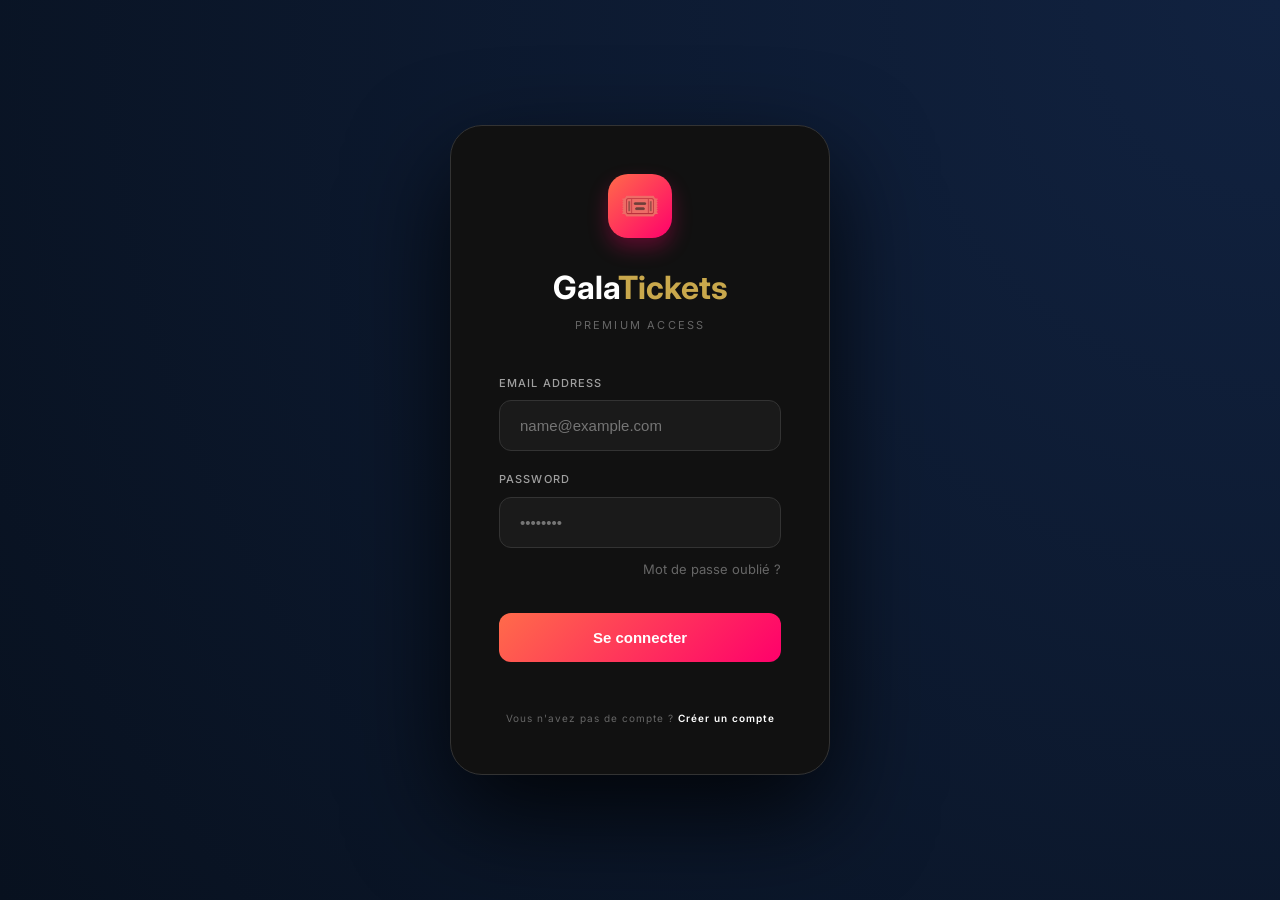
==== direction.html @ c6251482 "Initial commit: Système de gestion GalaTickets avec validation des comptes" ====
<!DOCTYPE html>
<html lang="fr">

<head>
  <meta charset="UTF-8">
  <meta name="viewport" content="width=device-width, initial-scale=1.0">
  <title>GalaTickets — Direction</title>
  <link rel="preconnect" href="https://fonts.googleapis.com">
  <link rel="preconnect" href="https://fonts.gstatic.com" crossorigin>
  <link
    href="https://fonts.googleapis.com/css2?family=Cormorant+Garamond:wght@400;600;700&family=DM+Sans:wght@300;400;500;700&display=swap"
    rel="stylesheet">
  <script src="lib/supabase.js"></script>
  <script src="lib/jspdf.js"></script>
  <script src="lib/xlsx.js"></script>
  <link rel="stylesheet" href="css/style.css">
  <style>
    /* Theme Gold Extras */
    :root {
      --accent: var(--gold);
    }

    .sidebar {
      border-right: 1px solid rgba(201, 168, 76, 0.12);
    }

    .logo-title span {
      color: var(--gold);
    }

    .user-av {
      background: linear-gradient(135deg, var(--gold), var(--gold-light));
    }

    .user-rl {
      color: var(--gold);
    }

    .nav-item.active {
      background: var(--gold-pale);
      color: var(--gold-light);
      border: 1px solid rgba(201, 168, 76, 0.2);
    }

    .stat-value.gold {
      color: var(--gold-light);
    }

    .stat-value.green {
      color: var(--green);
    }

    .stat-value.red {
      color: var(--orange);
    }

    .type-bar-fill {
      background: var(--gold);
    }

    /* Modal specific */
    .modal {
      border: 1px solid rgba(201, 168, 76, 0.2);
    }
  </style>
</head>

<body>

  <aside class="sidebar"
    style="background: var(--bg-pure); border-right: 1px solid var(--border-gray); width: 280px; z-index: 200;">
    <div class="sidebar-logo" style="padding: 40px 24px; position: relative;">
      <div class="logo-title" style="font-size: 26px; font-weight: 900; letter-spacing: -0.05em;">Gala<span
          style="color: grey; opacity: 0.5;">Tickets</span></div>
      <div class="logo-sub" style="font-size: 11px; opacity: 0.4; letter-spacing: 0.1em;">ADMIN CONSOLE</div>
      <button onclick="toggleSidebar()"
        style="position: absolute; right: 12px; top: 32px; background: none; border: none; font-size: 20px; color: var(--text-muted); cursor: pointer;">
        ◀
      </button>
    </div>

    <div class="sidebar-user" style="padding: 0 24px 32px;">
      <div
        style="background: var(--bg-card-light); padding: 16px; border-radius: 20px; border: 1px solid var(--border-gray); display: flex; align-items: center; gap: 12px; width: 100%;">
        <div class="user-avatar" id="userInitials"
          style="width: 44px; height: 44px; border-radius: 12px; background: var(--accent-glow); color: white; border: none; font-size: 14px; font-weight: 800;">
          AD</div>
        <div class="user-info">
          <div class="user-name" id="userName" style="font-size: 14px; font-weight: 700;">Administrateur</div>
          <div class="user-role" style="font-size: 10px; opacity: 0.5; color: var(--accent-amber);">SUPER ADMIN</div>
        </div>
      </div>
    </div>

    <div
      style="padding: 0 24px 8px; font-size: 10px; font-weight: 800; color: var(--text-muted); opacity: 0.5; text-transform: uppercase; letter-spacing: 0.1em;">
      Principal</div>
    <nav class="nav" style="padding: 0 16px 24px;">
      <button class="nav-item active" onclick="showView('dashboard', this)" style="margin-bottom: 4px;">
        <span class="nav-icon">📊</span> Dashboard
      </button>
      <button class="nav-item" onclick="showView('tickets', this)" style="margin-bottom: 4px;">
        <span class="nav-icon">🎟️</span> Tickets
      </button>
      <button class="nav-item" onclick="showView('placement', this)" style="margin-bottom: 4px;">
        <span class="nav-icon">🪑</span> Placement
      </button>
    </nav>

    <div
      style="padding: 0 24px 8px; font-size: 10px; font-weight: 800; color: var(--text-muted); opacity: 0.5; text-transform: uppercase; letter-spacing: 0.1em;">
      Gestion</div>
    <nav class="nav" style="padding: 0 16px 24px;">
      <div class="nav-item" onclick="showView('retraits', this)">📦 Historique Retraits</div>
      <div class="nav-item" onclick="showView('exports', this)">📊 Exports & Rapports</div>
    </nav>

    <div class="sidebar-bottom" style="padding: 24px 16px;">
      <button class="btn-logout" onclick="logout()"
        style="background: var(--bg-card-light); border: 1px solid var(--border-gray); color: var(--text-muted); border-radius: 16px; width: 100%; height: 44px; display: flex; align-items: center; justify-content: center; gap: 10px; cursor: pointer;">
        <span>🚪</span> Déconnexion
      </button>
    </div>
  </aside>

  <button class="sidebar-toggle" onclick="toggleSidebar()">
    <span>☰</span>
  </button>

  <main class="main-content">

    <!-- DASHBOARD -->
    <div class="view active" id="view-dashboard">
      <div class="page-header" style="margin-bottom: 40px;">
        <h1 class="page-title">Administration</h1>
        <p class="page-sub" id="date-label">...</p>
      </div>

      <div class="stats-grid"
        style="display: grid; grid-template-columns: repeat(4, 1fr); gap: 16px; margin-bottom: 40px;">
        <div class="stat-card">
          <div class="stat-label">Tickets Vendus</div>
          <div class="stat-value" id="s-total" style="font-size: 28px;">—</div>
          <div class="stat-sub">Volume total</div>
        </div>
        <div class="stat-card">
          <div class="stat-label">Recettes Brut</div>
          <div class="stat-value" id="s-recette" style="color: var(--accent-green); font-size: 28px;">—</div>
          <div class="stat-sub">Encaissements</div>
        </div>
        <div class="stat-card">
          <div class="stat-label">Tickets Soldés</div>
          <div class="stat-value" id="s-soldes" style="color: var(--accent-blue); font-size: 28px;">—</div>
          <div class="stat-sub">Paiements complets</div>
        </div>
        <div class="stat-card">
          <div class="stat-label">Créances</div>
          <div class="stat-value" id="s-reste" style="color: var(--accent-glow); font-size: 28px;">—</div>
          <div class="stat-sub">Reste à percevoir</div>
        </div>
      </div>

      <div style="margin-bottom: 24px;">
        <h2 style="font-size: 20px; font-weight: 700;">Ventes par catégorie</h2>
      </div>
      <div class="types-grid" id="types-grid"
        style="display: grid; grid-template-columns: repeat(3, 1fr); gap: 20px; margin-bottom: 40px;"></div>

      <div style="margin-bottom: 24px;">
        <h2 style="font-size: 20px; font-weight: 700;">Performance Vendeurs</h2>
      </div>
      <div class="table-wrap"
        style="background: var(--bg-card); border-radius: 24px; border: 1px solid var(--border-gray); overflow: hidden;">
        <table style="width: 100%; border-collapse: collapse;">
          <thead>
            <tr style="background: var(--bg-card-light);">
              <th
                style="padding: 16px; text-align: left; font-size: 11px; color: var(--text-muted); text-transform: uppercase;">
                #</th>
              <th
                style="padding: 16px; text-align: left; font-size: 11px; color: var(--text-muted); text-transform: uppercase;">
                Vendeur</th>
              <th
                style="padding: 16px; text-align: left; font-size: 11px; color: var(--text-muted); text-transform: uppercase;">
                Vendus</th>
              <th
                style="padding: 16px; text-align: left; font-size: 11px; color: var(--text-muted); text-transform: uppercase;">
                Acheteurs</th>
              <th
                style="padding: 16px; text-align: left; font-size: 11px; color: var(--text-muted); text-transform: uppercase;">
                Versé</th>
              <th
                style="padding: 16px; text-align: left; font-size: 11px; color: var(--text-muted); text-transform: uppercase;">
                Action</th>
            </tr>
          </thead>
          <tbody id="tbody-classement"></tbody>
        </table>
      </div>
    </div>

    <!-- TICKETS -->
    <div class="view" id="view-tickets">
      <div class="page-header" style="margin-bottom: 32px;">
        <h1 class="page-title">Tous les tickets</h1>
        <p class="page-sub">Contrôle global des ventes et des paiements.</p>
      </div>

      <div class="table-wrap"
        style="background: var(--bg-card); border-radius: 24px; border: 1px solid var(--border-gray); overflow: hidden;">
        <div class="table-head"
          style="padding: 24px; display: flex; justify-content: space-between; align-items: center; border-bottom: 1px solid var(--border-gray);">
          <div style="font-weight: 700;">Base de données tickets</div>
          <div class="table-actions" style="display: flex; gap: 10px;">
            <select class="search-box" id="filter-type" onchange="filtrerTickets()"
              style="background: var(--bg-card-light); border: 1px solid var(--border-gray); color: white; padding: 8px 12px; border-radius: 12px; font-size: 12px;">
              <option value="">Tous types</option>
              <option value="gold">Gold</option>
              <option value="platinum">Platinum</option>
              <option value="diamond">Diamond</option>
              <option value="royal">Royal</option>
              <option value="standard">Standard</option>
              <option value="vip">VIP</option>
            </select>
            <select class="search-box" id="filter-statut" onchange="filtrerTickets()"
              style="background: var(--bg-card-light); border: 1px solid var(--border-gray); color: white; padding: 8px 12px; border-radius: 12px; font-size: 12px;">
              <option value="">Tous statuts</option>
              <option value="solde">Soldés</option>
              <option value="partiel">Partiels</option>
            </select>
            <input class="search-box" id="filter-search" placeholder="🔍 Nom, N°..." oninput="filtrerTickets()"
              style="background: var(--bg-card-light); border: 1px solid var(--border-gray); color: white; padding: 8px 16px; border-radius: 12px; font-size: 13px; width: 200px;">
          </div>
        </div>
        <table style="width: 100%; border-collapse: collapse;">
          <thead>
            <tr style="background: var(--bg-card-light);">
              <th onclick="trierTickets('numero')"
                style="cursor: pointer; padding: 16px; text-align: left; font-size: 11px; color: var(--text-muted); text-transform: uppercase;">
                N° ⇅</th>
              <th onclick="trierTickets('acheteur_nom')"
                style="cursor: pointer; padding: 16px; text-align: left; font-size: 11px; color: var(--text-muted); text-transform: uppercase;">
                Acheteur ⇅</th>
              <th onclick="trierTickets('type')"
                style="cursor: pointer; padding: 16px; text-align: left; font-size: 11px; color: var(--text-muted); text-transform: uppercase;">
                Type ⇅</th>
              <th onclick="trierTickets('montant_paye')"
                style="cursor: pointer; padding: 16px; text-align: left; font-size: 11px; color: var(--text-muted); text-transform: uppercase;">
                Paiement ⇅</th>
              <th onclick="trierTickets('statut')"
                style="cursor: pointer; padding: 16px; text-align: left; font-size: 11px; color: var(--text-muted); text-transform: uppercase;">
                Statut ⇅</th>
              <th onclick="trierTickets('vendeur')"
                style="cursor: pointer; padding: 16px; text-align: left; font-size: 11px; color: var(--text-muted); text-transform: uppercase;">
                Vendeur ⇅</th>
              <th onclick="trierTickets('created_at')"
                style="cursor: pointer; padding: 16px; text-align: left; font-size: 11px; color: var(--text-muted); text-transform: uppercase;">
                Date ⇅</th>
              <th
                style="padding: 16px; text-align: left; font-size: 11px; color: var(--text-muted); text-transform: uppercase;">
              </th>
            </tr>
          </thead>
          <tbody id="tbody-tickets"></tbody>
        </table>
      </div>
    </div>

    <!-- PLACEMENT -->
    <div class="view" id="view-placement">
      <div class="page-header"
        style="margin-bottom: 32px; display: flex; justify-content: space-between; align-items: center;">
        <div>
          <h1 class="page-title">Plan de placement</h1>
          <p class="page-sub">Ordre chronologique des ventes validées.</p>
        </div>
        <div style="display: flex; gap: 8px;">
          <button class="btn btn-secondary" onclick="exportPlacementExcel()">📊 Excel</button>
          <button class="btn btn-primary" onclick="exportPlacementPDF()">📄 PDF</button>
        </div>
      </div>
      <div class="table-wrap"
        style="background: var(--bg-card); border-radius: 24px; border: 1px solid var(--border-gray); overflow: hidden;">
        <table style="width: 100%; border-collapse: collapse;">
          <thead>
            <tr style="background: var(--bg-card-light);">
              <th onclick="trierPlacement('created_at')"
                style="cursor: pointer; padding: 16px; text-align: left; font-size: 11px; color: var(--text-muted); text-transform: uppercase;">
                Place ⇅</th>
              <th onclick="trierPlacement('numero')"
                style="cursor: pointer; padding: 16px; text-align: left; font-size: 11px; color: var(--text-muted); text-transform: uppercase;">
                N° ⇅</th>
              <th onclick="trierPlacement('acheteur_nom')"
                style="cursor: pointer; padding: 16px; text-align: left; font-size: 11px; color: var(--text-muted); text-transform: uppercase;">
                Acheteur ⇅</th>
              <th onclick="trierPlacement('type')"
                style="cursor: pointer; padding: 16px; text-align: left; font-size: 11px; color: var(--text-muted); text-transform: uppercase;">
                Catégorie ⇅</th>
              <th onclick="trierPlacement('statut')"
                style="cursor: pointer; padding: 16px; text-align: left; font-size: 11px; color: var(--text-muted); text-transform: uppercase;">
                Statut ⇅</th>
              <th onclick="trierPlacement('vendeur')"
                style="cursor: pointer; padding: 16px; text-align: left; font-size: 11px; color: var(--text-muted); text-transform: uppercase;">
                Vendeur ⇅</th>
            </tr>
          </thead>
          <tbody id="tbody-placement"></tbody>
        </table>
      </div>
    </div>

    <!-- RETRAITS -->
    <div class="view" id="view-retraits">
      <div class="page-header" style="margin-bottom: 32px;">
        <h1 class="page-title">Historique des retraits de tickets</h1>
        <p class="page-sub">Consultation des distributions physiques aux vendeurs.</p>
      </div>

      <div class="table-wrap"
        style="background: var(--bg-card); border-radius: 24px; border: 1px solid var(--border-gray); overflow: hidden;">
        <div class="table-head" style="padding: 24px; border-bottom: 1px solid var(--border-gray);">
          <div style="font-weight: 700;">Historique des retraits</div>
        </div>
        <table style="width: 100%; border-collapse: collapse;">
          <thead>
            <tr style="background: var(--bg-card-light);">
              <th
                style="padding: 16px; text-align: left; font-size: 11px; color: var(--text-muted); text-transform: uppercase;">
                Date</th>
              <th
                style="padding: 16px; text-align: left; font-size: 11px; color: var(--text-muted); text-transform: uppercase;">
                Vendeur</th>
              <th
                style="padding: 16px; text-align: left; font-size: 11px; color: var(--text-muted); text-transform: uppercase;">
                G</th>
              <th
                style="padding: 16px; text-align: left; font-size: 11px; color: var(--text-muted); text-transform: uppercase;">
                P</th>
              <th
                style="padding: 16px; text-align: left; font-size: 11px; color: var(--text-muted); text-transform: uppercase;">
                D</th>
              <th
                style="padding: 16px; text-align: left; font-size: 11px; color: var(--text-muted); text-transform: uppercase;">
                R</th>
              <th
                style="padding: 16px; text-align: left; font-size: 11px; color: var(--text-muted); text-transform: uppercase;">
                S</th>
              <th
                style="padding: 16px; text-align: left; font-size: 11px; color: var(--text-muted); text-transform: uppercase;">
                V</th>
              <th
                style="padding: 16px; text-align: left; font-size: 11px; color: var(--text-muted); text-transform: uppercase;">
                Note</th>
            </tr>
          </thead>
          <tbody id="tbody-retraits"></tbody>
        </table>
      </div>
    </div>

    <!-- EXPORTS -->
    <div class="view" id="view-exports">
      <div class="page-header">
        <div>
          <div class="page-title">Exports & Rapports</div>
          <div class="page-sub">Télécharger les données en PDF ou Excel</div>
        </div>
      </div>
      <div style="display:grid;grid-template-columns:repeat(2,1fr);gap:16px;max-width:700px">
        <div class="form-card" style="padding:22px">
          <div style="font-size:24px;margin-bottom:10px">🪑</div>
          <div
            style="font-family:'Cormorant Garamond',serif;font-size:16px;font-weight:600;color:var(--white);margin-bottom:6px">
            Liste de placement</div>
          <div style="font-size:12px;color:var(--gray);margin-bottom:16px">Tous les acheteurs triés par ordre
            d'arrivée
          </div>
          <div style="display:flex;gap:8px">
            <button class="btn btn-outline" onclick="exportPlacementExcel()">📊 Excel</button>
            <button class="btn btn-gold" onclick="exportPlacementPDF()">📄 PDF</button>
          </div>
        </div>
        <div class="form-card" style="padding:22px">
          <div style="font-size:24px;margin-bottom:10px">👥</div>
          <div
            style="font-family:'Cormorant Garamond',serif;font-size:16px;font-weight:600;color:var(--white);margin-bottom:6px">
            Bilan vendeurs</div>
          <div style="font-size:12px;color:var(--gray);margin-bottom:16px">Tickets retirés/vendus + argent dû/versé
          </div>
          <div style="display:flex;gap:8px">
            <button class="btn btn-outline" onclick="exportBilanExcel()">📊 Excel</button>
            <button class="btn btn-gold" onclick="exportBilanPDF()">📄 PDF</button>
          </div>
        </div>
        <div class="form-card" style="padding:22px">
          <div style="font-size:24px;margin-bottom:10px">📊</div>
          <div
            style="font-family:'Cormorant Garamond',serif;font-size:16px;font-weight:600;color:var(--white);margin-bottom:6px">
            Stats financières</div>
          <div style="font-size:12px;color:var(--gray);margin-bottom:16px">Recettes par type, soldés vs partiels</div>
          <div style="display:flex;gap:8px">
            <button class="btn btn-outline" onclick="exportStatsExcel()">📊 Excel</button>
            <button class="btn btn-gold" onclick="exportStatsPDF()">📄 PDF</button>
          </div>
        </div>
        <div class="form-card" style="padding:22px">
          <div style="font-size:24px;margin-bottom:10px">🎟️</div>
          <div
            style="font-family:'Cormorant Garamond',serif;font-size:16px;font-weight:600;color:var(--white);margin-bottom:6px">
            Export complet</div>
          <div style="font-size:12px;color:var(--gray);margin-bottom:16px">Toutes les données du système</div>
          <div style="display:flex;gap:8px">
            <button class="btn btn-outline" onclick="exportCompletExcel()">📊 Excel</button>
          </div>
        </div>
      </div>
    </div>

  </main>

  <!-- MODAL FICHE TICKET -->
  <div class="modal-overlay" id="modal-ticket">
    <div class="modal">
      <div class="modal-title">🎟️ Fiche ticket</div>
      <div id="modal-ticket-content"></div>
      <div style="display:flex;gap:8px;margin-top:20px">
        <button class="btn btn-outline" onclick="fermerModal('modal-ticket')">Fermer</button>
      </div>
    </div>
  </div>

  <div class="toast" id="toast"></div>

  <script type="module">
    import { supabase, Auth, UI } from './js/auth.js';

    window.supabase = supabase;
    window.UI = UI;
    const sb = supabase;

    const PRIX = { gold: 10000, platinum: 12000, diamond: 15000, royal: 25000, standard: 15000, vip: 20000 };
    const LABEL = { gold: 'Gold', platinum: 'Platinum', diamond: 'Diamond', royal: 'Royal', standard: 'Standard', vip: 'VIP' };
    const BADGE = { gold: 'bg-gold', platinum: 'bg-plat', diamond: 'bg-diam', royal: 'bg-royal', standard: 'bg-std', vip: 'bg-vip' };
    const COLORS = { gold: '#e8c97a', platinum: '#b0c4de', diamond: '#7dd8f8', royal: '#d4a0f0', standard: '#7de8b0', vip: '#f0b070' };

    let currentUser = null;
    let allTickets = [], statsType = [], bilanVendeurs = [], allProfiles = [], allRetraits = [], quotasData = {};

    document.addEventListener('DOMContentLoaded', async () => {
      const result = await Auth.requireAuth(['direction', 'observateur']);
      if (!result) return;

      const { session, profile } = result;
      currentUser = { ...profile, uid: session.user.id };
      document.getElementById('userInitials').textContent = (profile.prenom[0] + profile.nom[0]).toUpperCase();
      document.getElementById('userName').textContent = profile.prenom + ' ' + profile.nom;
      document.getElementById('date-label').textContent = new Date().toLocaleDateString('fr-FR', { weekday: 'long', day: 'numeric', month: 'long', year: 'numeric' });
      await chargerTout();
    });

    async function chargerTout() {
      const [t1, t2, t3, t4, t5] = await Promise.all([
        sb.from('tickets').select('*, vendeur:profiles(nom,prenom)').order('created_at', { ascending: true }),
        sb.from('v_stats_par_type').select('*'),
        sb.from('v_bilan_vendeurs').select('*'),
        sb.from('profiles').select('*').order('created_at', { ascending: false }),
        sb.from('retraits_tickets').select('*, vendeur:profiles(nom,prenom)').order('created_at', { ascending: false }),
      ]);
      allTickets = t1.data || [];
      statsType = t2.data || [];
      bilanVendeurs = t3.data || [];
      allProfiles = t4.data || [];
      allRetraits = t5.data || [];

      const { data: q } = await sb.from('quotas').select('*');
      if (q) q.forEach(r => quotasData[r.type] = r);

      renderDashboard(); renderTickets(); renderPlacement();
      renderRetraits();
    }

    // DASHBOARD
    function renderDashboard() {
      const total = allTickets.length;
      const recette = allTickets.reduce((s, t) => s + t.montant_paye, 0);
      const soldes = allTickets.filter(t => t.statut === 'solde').length;
      const reste = allTickets.reduce((s, t) => s + (t.prix_total - t.montant_paye), 0);

      document.getElementById('s-total').textContent = total;
      document.getElementById('s-recette').textContent = fmtMoney(recette);
      document.getElementById('s-soldes').textContent = soldes;
      document.getElementById('s-reste').textContent = fmtMoney(reste);

      const tg = document.getElementById('types-grid');
      const types = ['gold', 'platinum', 'diamond', 'royal', 'standard', 'vip'];
      tg.innerHTML = types.map(type => {
        const s = statsType.find(x => x.type === type) || {};
        const vendus = s.vendus || 0;
        const max = s.max_tickets || 1;
        const pct = Math.min(100, Math.round(vendus / max * 100));
        return `
        <div class="type-card" style="background: var(--bg-card); border: 1px solid var(--border-gray); border-radius: 20px; padding: 20px;">
          <div style="display: flex; justify-content: space-between; align-items: center; margin-bottom: 12px;">
            <div class="type-label" style="color: ${COLORS[type]}; font-weight: 700; font-size: 14px; text-transform: uppercase;">${LABEL[type]}</div>
            <div style="font-size: 11px; color: var(--text-muted);">${pct}%</div>
          </div>
          <div style="display: flex; align-items: baseline; gap: 4px; margin-bottom: 16px;">
            <div class="type-value" style="font-size: 24px; font-weight: 800; color: white;">${vendus}</div>
            <div class="type-quota" style="font-size: 12px; color: var(--text-muted);">/ ${max}</div>
          </div>
          <div style="height: 4px; background: var(--bg-card-light); border-radius: 10px; overflow: hidden;">
            <div style="height: 100%; width: ${pct}%; background: ${COLORS[type]}; border-radius: 10px;"></div>
          </div>
        </div>`;
      }).join('');

      const tbody = document.getElementById('tbody-classement');
      const sorted = [...bilanVendeurs].sort((a, b) => (b.total_vendus || 0) - (a.total_vendus || 0));
      tbody.innerHTML = sorted.map((v, i) => {
        const du = v.montant_du || 0;
        const vers = v.verse_a_tresoriere || 0;
        const reste = Math.max(0, du - vers);
        return `
        <tr style="border-bottom: 1px solid var(--border-gray); transition: var(--transition); cursor: pointer;" onclick="showView('vendeurs', null)">
          <td style="padding: 16px; font-weight: 800; color: var(--text-muted); opacity: 0.5;">#${i + 1}</td>
          <td style="padding: 16px;">
            <div style="display: flex; align-items: center; gap: 10px;">
                <div style="width: 32px; height: 32px; border-radius: 8px; background: var(--bg-card-light); display: flex; align-items: center; justify-content: center; font-size: 11px; font-weight: 700; color: white; border: 1px solid var(--border-gray);">
                    ${v.vendeur.split(' ').map(n => n[0]).join('').toUpperCase()}
                </div>
                <div style="font-weight: 600;">${v.vendeur}</div>
            </div>
          </td>
          <td style="padding: 16px; font-weight: 700;">${v.total_vendus}</td>
          <td style="padding: 16px; color: var(--text-muted);">${fmtMoney(v.montant_encaisse_acheteurs)}</td>
          <td style="padding: 16px; color: var(--accent-green); font-weight: 700;">${fmtMoney(vers)}</td>
          <td style="padding: 16px;">
            <span style="font-size: 11px; font-weight: 700; color: ${reste > 0 ? 'var(--accent-glow)' : 'var(--accent-green)'}; background: ${reste > 0 ? 'rgba(255, 0, 107, 0.1)' : 'rgba(0, 230, 118, 0.1)'}; padding: 4px 10px; border-radius: 12px;">
                ${reste > 0 ? 'Dû: ' + fmtMoney(reste) : 'Soldé'}
            </span>
          </td>
        </tr>`;
      }).join('');
    }

    // TICKETS
    function renderTickets(filtre = '', typeF = '', statutF = '') {
      let data = [...allTickets];
      if (filtre) data = data.filter(t => `${t.numero} ${t.acheteur_nom} ${t.acheteur_prenom}`.toLowerCase().includes(filtre.toLowerCase()));
      if (typeF) data = data.filter(t => t.type === typeF);
      if (statutF) data = data.filter(t => t.statut === statutF);

      data.sort((a, b) => {
        let va = a[sortColTickets];
        let vb = b[sortColTickets];
        if (sortColTickets === 'acheteur_nom') {
          va = (a.acheteur_nom + ' ' + a.acheteur_prenom).toLowerCase();
          vb = (b.acheteur_nom + ' ' + b.acheteur_prenom).toLowerCase();
        } else if (sortColTickets === 'vendeur') {
          va = a.vendeur ? a.vendeur.prenom : '';
          vb = b.vendeur ? b.vendeur.prenom : '';
        }
        if (va < vb) return sortAscTickets ? -1 : 1;
        if (va > vb) return sortAscTickets ? 1 : -1;
        return 0;
      });

      const tbody = document.getElementById('tbody-tickets');
      if (!data.length) { tbody.innerHTML = `<tr><td colspan="8"><div class="empty-state" style="padding: 40px; text-align: center; opacity: 0.5;">Aucun résultat</div></td></tr>`; return; }
      tbody.innerHTML = data.map(t => {
        const resteP = t.prix_total - t.montant_paye;
        return `
            <tr style="border-bottom: 1px solid var(--border-gray); cursor: pointer;" onclick="voirTicket('${t.id}')">
              <td style="padding: 16px; font-weight: 800; font-family: monospace;">${t.numero}</td>
              <td style="padding: 16px;">
                <div style="font-weight: 600;">${t.acheteur_prenom} ${t.acheteur_nom}</div>
                <div style="font-size: 10px; color: var(--text-muted); opacity: 0.6;">${t.telephone || 'Non renseigné'}</div>
              </td>
              <td style="padding: 16px;">
                <span style="font-size: 10px; font-weight: 800; color: ${COLORS[t.type]}; background: rgba(255,255,255,0.03); border: 1px solid ${COLORS[t.type]}; padding: 3px 8px; border-radius: 8px; text-transform: uppercase;">
                    ${LABEL[t.type]}
                </span>
              </td>
              <td style="padding: 16px;">
                <div style="font-weight: 700; color: var(--accent-green);">${fmtMoney(t.montant_paye)}</div>
                <div style="font-size: 10px; color: var(--text-muted);">${fmtMoney(t.prix_total)} total</div>
              </td>
              <td style="padding: 16px;">
                <span style="font-size: 10px; font-weight: 800; color: ${t.statut === 'solde' ? 'var(--accent-green)' : 'var(--accent-glow)'}; background: ${t.statut === 'solde' ? 'rgba(0, 230, 118, 0.1)' : 'rgba(255, 0, 107, 0.1)'}; padding: 4px 10px; border-radius: 12px; text-transform: uppercase;">
                    ${t.statut === 'solde' ? 'Soldé' : 'Partiel'}
                </span>
              </td>
              <td style="padding: 16px; font-size: 12px; color: var(--text-muted);">${t.vendeur ? t.vendeur.prenom : '—'}</td>
              <td style="padding: 16px; font-size: 11px; opacity: 0.5;">${fmtDate(t.created_at)}</td>
              <td style="padding: 16px;"><span style="color: grey;">›</span></td>
            </tr>`;
      }).join('');
    }

    function filtrerTickets() {
      renderTickets(
        document.getElementById('filter-search').value,
        document.getElementById('filter-type').value,
        document.getElementById('filter-statut').value
      );
    }

    // Fiche ticket
    async function voirTicket(id) {
      const ticket = allTickets.find(t => t.id === id);
      if (!ticket) return;
      const { data: versements } = await sb.from('versements_achat')
        .select('*, vendeur:profiles(nom,prenom)')
        .eq('ticket_id', id).order('created_at', { ascending: true });
      const reste = ticket.prix_total - ticket.montant_paye;
      document.getElementById('modal-ticket-content').innerHTML = `
    <div style="display:grid;grid-template-columns:1fr 1fr;gap:12px;margin-bottom:24px">
      <div style="background:var(--bg-card-light); border: 1px solid var(--border-gray); border-radius:16px;padding:16px">
        <div style="font-size:9px;color:var(--text-muted);text-transform:uppercase;letter-spacing:.1em;margin-bottom:4px">N° Ticket</div>
        <div style="font-size:24px;color:white;font-weight:900;">${ticket.numero}</div>
      </div>
      <div style="background:var(--bg-card-light); border: 1px solid var(--border-gray); border-radius:16px;padding:16px">
        <div style="font-size:9px;color:var(--text-muted);text-transform:uppercase;letter-spacing:.1em;margin-bottom:4px">Catégorie</div>
        <div style="margin-top:4px"><span style="font-size: 12px; font-weight: 800; color: ${COLORS[ticket.type]}; background: rgba(255,255,255,0.03); border: 1px solid ${COLORS[ticket.type]}; padding: 4px 12px; border-radius: 10px; text-transform: uppercase;">${LABEL[ticket.type]}</span></div>
      </div>
      <div style="grid-column: span 2; background:var(--bg-card-light); border: 1px solid var(--border-gray); border-radius:16px;padding:16px">
        <div style="font-size:9px;color:var(--text-muted);text-transform:uppercase;letter-spacing:.1em;margin-bottom:4px">Acheteur</div>
        <div style="font-size:16px;color:white;font-weight:700;">${ticket.acheteur_prenom} ${ticket.acheteur_nom}</div>
        <div style="font-size:12px;color:var(--text-muted); opacity: 0.6;">${ticket.telephone || '—'} | ${ticket.filiere_classe || '—'}</div>
      </div>
      <div style="grid-column: span 2; background:var(--bg-card-light); border: 1px solid var(--border-gray); border-radius:16px;padding:16px">
        <div style="font-size:9px;color:var(--text-muted);text-transform:uppercase;letter-spacing:.1em;margin-bottom:8px">État financier</div>
        <div style="display: flex; justify-content: space-between; align-items: baseline;">
            <div style="font-size:24px;color:var(--accent-green);font-weight:900;">${fmtMoney(ticket.montant_paye)} <span style="font-size: 12px; font-weight: 500; color: var(--text-muted);">payé</span></div>
            <div style="font-size:16px;color:${reste > 0 ? 'var(--accent-glow)' : 'var(--accent-green)'};font-weight:700;">${reste > 0 ? 'Dû: ' + fmtMoney(reste) : '✅ Soldé'}</div>
        </div>
      </div>
    </div>
    <div style="font-size:10px;color:var(--text-muted);margin-bottom:12px;text-transform:uppercase;letter-spacing:.1em; font-weight: 800;">Versements enregistrés</div>
    <div style="max-height: 200px; overflow-y: auto;">
        ${(versements || []).map(v => `
        <div style="display: flex; justify-content: space-between; align-items: center; background: rgba(255,255,255,0.02); padding: 12px; border-radius: 12px; margin-bottom: 8px; border: 1px solid var(--border-gray);">
          <div>
            <div style="font-weight: 800; color: var(--accent-green); font-size: 14px;">+ ${fmtMoney(v.montant)}</div>
            <div style="font-size: 10px; color: var(--text-muted);">${v.vendeur ? v.vendeur.prenom + ' ' + v.vendeur.nom : ''}</div>
          </div>
          <div style="text-align:right">
            <div style="font-size:10px;color:white; font-weight: 600;">${fmtDate(v.created_at)}</div>
            <div style="font-size:10px;color:var(--text-muted);">${v.note || ''}</div>
          </div>
        </div>`).join('')}
    </div>
  `;
      document.getElementById('modal-ticket').classList.add('show');
    }

    let sortColPlacement = 'created_at';
    let sortAscPlacement = true;

    function trierPlacement(col) {
      if (sortColPlacement === col) {
        sortAscPlacement = !sortAscPlacement;
      } else {
        sortColPlacement = col;
        sortAscPlacement = true;
      }
      renderPlacement();
    }

    function renderPlacement() {
      const sorted = [...allTickets].sort((a, b) => {
        let va = a[sortColPlacement];
        let vb = b[sortColPlacement];
        if (sortColPlacement === 'acheteur_nom') {
          va = (a.acheteur_nom + ' ' + a.acheteur_prenom).toLowerCase();
          vb = (b.acheteur_nom + ' ' + b.acheteur_prenom).toLowerCase();
        } else if (sortColPlacement === 'vendeur') {
          va = a.vendeur ? a.vendeur.prenom : '';
          vb = b.vendeur ? b.vendeur.prenom : '';
        } else if (sortColPlacement === 'created_at') {
          va = new Date(a.created_at).getTime();
          vb = new Date(b.created_at).getTime();
        }
        if (va < vb) return sortAscPlacement ? -1 : 1;
        if (va > vb) return sortAscPlacement ? 1 : -1;
        return 0;
      });
      const tbody = document.getElementById('tbody-placement');
      tbody.innerHTML = sorted.map((t, i) => `
    <tr style="border-bottom: 1px solid var(--border-gray);">
      <td style="padding: 16px;"><span style="font-weight: 900; color: var(--accent-blue);">#${sortAscPlacement && sortColPlacement === 'created_at' ? i + 1 : '-'}</span></td>
      <td style="padding: 16px; font-weight: 800; font-family: monospace;">${t.numero}</td>
      <td style="padding: 16px; font-weight: 600;">${t.acheteur_prenom} ${t.acheteur_nom}</td>
      <td style="padding: 16px;">
        <span style="font-size: 9px; font-weight: 800; color: ${COLORS[t.type]}; background: rgba(255,255,255,0.03); border: 1px solid ${COLORS[t.type]}; padding: 2px 8px; border-radius: 6px; text-transform: uppercase;">
            ${LABEL[t.type]}
        </span>
      </td>
      <td style="padding: 16px;">
        <span style="font-size: 9px; font-weight: 800; color: ${t.statut === 'solde' ? 'var(--accent-green)' : 'var(--accent-glow)'}; opacity: 0.8;">
            ${t.statut === 'solde' ? 'SOLDE' : 'PARTIEL'}
        </span>
      </td>
      <td style="padding: 16px; font-size: 12px; color: var(--text-muted);">${t.vendeur ? t.vendeur.prenom : '—'}</td>
    </tr>`).join('');
    }

    // RETRAITS
    function renderRetraits() {
      const tbody = document.getElementById('tbody-retraits');
      tbody.innerHTML = allRetraits.map(r => `
    <tr style="border-bottom: 1px solid var(--border-gray);">
      <td style="padding: 12px; font-size: 11px; color: var(--text-muted);">${fmtDate(r.created_at)}</td>
      <td style="padding: 12px; font-weight: 600;">${r.vendeur ? r.vendeur.prenom + ' ' + r.vendeur.nom : '—'}</td>
      <td style="padding: 12px; border-left: 1px solid var(--border-gray); font-weight: 800; color: ${COLORS.gold}">${r.gold || 0}</td>
      <td style="padding: 12px; font-weight: 800; color: ${COLORS.platinum}">${r.platinum || 0}</td>
      <td style="padding: 12px; font-weight: 800; color: ${COLORS.diamond}">${r.diamond || 0}</td>
      <td style="padding: 12px; font-weight: 800; color: ${COLORS.royal}">${r.royal || 0}</td>
      <td style="padding: 12px; font-weight: 800; color: ${COLORS.standard}">${r.standard || 0}</td>
      <td style="padding: 12px; font-weight: 800; color: ${COLORS.vip}">${r.vip || 0}</td>
      <td style="padding: 12px; font-size: 11px; color: var(--text-muted); opacity: 0.6;">${r.note || '—'}</td>
    </tr>`).join('') || `<tr><td colspan="9" style="padding: 40px; text-align: center; opacity: 0.5;">Aucun retrait enregistré</td></tr>`;
    }

    let sortColTickets = 'created_at';
    let sortAscTickets = false;

    function trierTickets(col) {
      if (sortColTickets === col) {
        sortAscTickets = !sortAscTickets;
      } else {
        sortColTickets = col;
        sortAscTickets = true;
      }
      filtrerTickets();
    }

    function fermerModal(id) {
      document.getElementById(id).classList.remove('show');
    }
    window.fermerModal = fermerModal;

    // ── EXPORTS ─────────────────────────────────────────────────

    function exportPlacementExcel() {
      const sorted = [...allTickets].sort((a, b) => new Date(a.created_at) - new Date(b.created_at));
      const rows = sorted.map((t, i) => ({
        'Place': i + 1,
        'N° Ticket': t.numero,
        'Prénom': t.acheteur_prenom,
        'Nom': t.acheteur_nom,
        'Téléphone': t.telephone || '',
        'Filière/Classe': t.filiere_classe || '',
        'Type': LABEL[t.type],
        'Prix (F)': t.prix_total,
        'Payé (F)': t.montant_paye,
        'Reste (F)': t.prix_total - t.montant_paye,
        'Statut': t.statut === 'solde' ? 'Soldé' : 'Partiel',
        'Vendeur': t.vendeur ? t.vendeur.prenom + ' ' + t.vendeur.nom : '',
        'Date inscription': fmtDate(t.created_at),
      }));
      downloadExcel(rows, 'GalaTickets_Placement');
    }

    function exportPlacementPDF() {
      const { jsPDF } = window.jspdf;
      const doc = new jsPDF({ orientation: 'landscape' });
      const sorted = [...allTickets].sort((a, b) => new Date(a.created_at) - new Date(b.created_at));

      // Header
      doc.setFillColor(8, 17, 31);
      doc.rect(0, 0, 297, 30, 'F');
      doc.setTextColor(201, 168, 76);
      doc.setFontSize(18); doc.setFont('helvetica', 'bold');
      doc.text('GalaTickets — Plan de Placement', 148, 14, { align: 'center' });
      doc.setFontSize(9); doc.setTextColor(180, 180, 180);
      doc.text(`Institut Les Cours Sonou · Généré le ${new Date().toLocaleDateString('fr-FR')}`, 148, 22, { align: 'center' });

      // Table
      let y = 38;
      const cols = [12, 25, 50, 70, 90, 108, 122, 138, 155, 175, 190];
      const headers = ['#', 'Ticket', 'Prénom', 'Nom', 'Tél.', 'Type', 'Payé', 'Reste', 'Statut', 'Vendeur', 'Date'];

      doc.setFontSize(8); doc.setFont('helvetica', 'bold');
      doc.setFillColor(17, 34, 64); doc.rect(8, y - 5, 281, 10, 'F');
      doc.setTextColor(201, 168, 76);
      headers.forEach((h, i) => doc.text(h, cols[i], y));
      y += 8;

      doc.setFont('helvetica', 'normal'); doc.setFontSize(7);
      sorted.forEach((t, i) => {
        if (y > 185) { doc.addPage(); y = 20; }
        if (i % 2 === 0) { doc.setFillColor(15, 30, 54); doc.rect(8, y - 4, 281, 8, 'F'); }
        doc.setTextColor(245, 240, 232);
        const row = [
          String(i + 1), t.numero,
          t.acheteur_prenom.substring(0, 12), t.acheteur_nom.substring(0, 12),
          (t.telephone || '').substring(0, 11),
          LABEL[t.type],
          fmtMoney(t.montant_paye), fmtMoney(t.prix_total - t.montant_paye),
          t.statut === 'solde' ? 'Soldé' : 'Partiel',
          t.vendeur ? (t.vendeur.prenom[0] + '. ' + t.vendeur.nom).substring(0, 14) : '',
          fmtDateShort(t.created_at)
        ];
        row.forEach((v, j) => doc.text(String(v), cols[j], y));
        y += 8;
      });

      doc.save(`GalaTickets_Placement_${new Date().toLocaleDateString('fr-FR').replace(/\//g, '-')}.pdf`);
    }

    function exportBilanExcel() {
      const rows = bilanVendeurs.map(v => ({
        'Vendeur': v.vendeur,
        'Total retirés': v.total_retires,
        'Gold retirés': v.retires_gold, 'Platinum retirés': v.retires_platinum,
        'Diamond retirés': v.retires_diamond, 'Royal retirés': v.retires_royal,
        'Standard retirés': v.retires_standard, 'VIP retirés': v.retires_vip,
        'Total vendus': v.total_vendus,
        'Montant dû (F)': v.montant_du,
        'Encaissé acheteurs (F)': v.montant_encaisse_acheteurs,
        'Versé trésorière (F)': v.verse_a_tresoriere,
        'Reste dû (F)': Math.max(0, (v.montant_du || 0) - (v.verse_a_tresoriere || 0)),
      }));
      downloadExcel(rows, 'GalaTickets_BilanVendeurs');
    }

    function exportBilanPDF() {
      const { jsPDF } = window.jspdf;
      const doc = new jsPDF();
      doc.setFillColor(8, 17, 31); doc.rect(0, 0, 210, 25, 'F');
      doc.setTextColor(201, 168, 76); doc.setFontSize(16); doc.setFont('helvetica', 'bold');
      doc.text('GalaTickets — Bilan Vendeurs', 105, 16, { align: 'center' });
      let y = 35;
      bilanVendeurs.forEach(v => {
        const du = v.montant_du || 0; const vers = v.verse_a_tresoriere || 0; const reste = Math.max(0, du - vers);
        doc.setFillColor(17, 34, 64); doc.rect(10, y - 5, 190, 40, 'F');
        doc.setTextColor(245, 240, 232); doc.setFontSize(11); doc.setFont('helvetica', 'bold');
        doc.text(v.vendeur, 15, y);
        doc.setFontSize(9); doc.setFont('helvetica', 'normal'); doc.setTextColor(180, 180, 180);
        doc.text(`Retirés: ${v.total_retires} | Vendus: ${v.total_vendus}`, 15, y + 8);
        doc.setTextColor(232, 201, 122);
        doc.text(`Doit verser: ${fmtMoney(du)}`, 15, y + 16);
        doc.setTextColor(46, 204, 138);
        doc.text(`A versé: ${fmtMoney(vers)}`, 80, y + 16);
        doc.setTextColor(reste > 0 ? [232, 160, 66] : [46, 204, 138]);
        doc.text(`Reste: ${reste > 0 ? fmtMoney(reste) : 'Soldé ✓'} `, 145, y + 16);
        y += 48; if (y > 260) { doc.addPage(); y = 20; }
      });
      doc.save(`GalaTickets_BilanVendeurs_${new Date().toLocaleDateString('fr-FR').replace(/\//g, '-')}.pdf`);
    }

    function exportStatsExcel() {
      const rows = statsType.map(s => ({
        'Type': LABEL[s.type], 'Public': s.public_cible,
        'Prix unitaire (F)': s.prix, 'Quota max': s.max_tickets,
        'Vendus': s.vendus, 'Restants': s.restants,
        'Recette encaissée (F)': s.recette_encaissee,
        'Recette théorique (F)': s.recette_theorique,
      }));
      downloadExcel(rows, 'GalaTickets_Stats');
    }

    function exportStatsPDF() {
      const { jsPDF } = window.jspdf;
      const doc = new jsPDF();
      doc.setFillColor(8, 17, 31); doc.rect(0, 0, 210, 25, 'F');
      doc.setTextColor(201, 168, 76); doc.setFontSize(16); doc.setFont('helvetica', 'bold');
      doc.text('GalaTickets — Statistiques Financières', 105, 16, { align: 'center' });
      const totalEnc = statsType.reduce((s, x) => s + (x.recette_encaissee || 0), 0);
      const totalTh = statsType.reduce((s, x) => s + (x.recette_theorique || 0), 0);
      let y = 35;
      doc.setFontSize(10); doc.setTextColor(245, 240, 232); doc.setFont('helvetica', 'normal');
      statsType.forEach(s => {
        doc.setFillColor(17, 34, 64); doc.rect(10, y - 4, 190, 20, 'F');
        doc.setTextColor(232, 201, 122); doc.setFont('helvetica', 'bold'); doc.setFontSize(10);
        doc.text(LABEL[s.type], 15, y + 4);
        doc.setFont('helvetica', 'normal'); doc.setTextColor(245, 240, 232); doc.setFontSize(9);
        doc.text(`${s.vendus}/${s.max_tickets} vendus`, 60, y + 4);
        doc.text(`Encaissé: ${fmtMoney(s.recette_encaissee)}`, 100, y + 4);
        doc.text(`Théorique: ${fmtMoney(s.recette_theorique)}`, 150, y + 4);
        y += 26; if (y > 260) { doc.addPage(); y = 20; }
      });
      y += 6;
      doc.setFillColor(8, 17, 31); doc.rect(10, y - 4, 190, 24, 'F');
      doc.setTextColor(201, 168, 76); doc.setFont('helvetica', 'bold'); doc.setFontSize(11);
      doc.text('TOTAL', 15, y + 5);
      doc.text(`Encaissé: ${fmtMoney(totalEnc)}`, 70, y + 5);
      doc.text(`Théorique: ${fmtMoney(totalTh)}`, 140, y + 5);
      doc.save(`GalaTickets_Stats_${new Date().toLocaleDateString('fr-FR').replace(/\//g, '-')}.pdf`);
    }

    function exportCompletExcel() {
      const ws1 = XLSX.utils.json_to_sheet(allTickets.map((t, i) => ({
        'Place': i + 1, 'Numéro': t.numero, 'Prénom': t.acheteur_prenom, 'Nom': t.acheteur_nom,
        'Téléphone': t.telephone || '', 'Filière': t.filiere_classe || '', 'Public': t.public_cible,
        'Type': LABEL[t.type], 'Prix total': t.prix_total, 'Payé': t.montant_paye,
        'Reste': t.prix_total - t.montant_paye, 'Statut': t.statut,
        'Vendeur': t.vendeur ? t.vendeur.prenom + ' ' + t.vendeur.nom : '',
        'Date': fmtDate(t.created_at),
      })));
      const ws2 = XLSX.utils.json_to_sheet(bilanVendeurs.map(v => ({
        'Vendeur': v.vendeur, 'Vendus': v.total_vendus, 'Retirés': v.total_retires,
        'Dû': v.montant_du, 'Versé': v.verse_a_tresoriere,
        'Reste': Math.max(0, (v.montant_du || 0) - (v.verse_a_tresoriere || 0)),
      })));
      const wb = XLSX.utils.book_new();
      XLSX.utils.book_append_sheet(wb, ws1, 'Tickets');
      XLSX.utils.book_append_sheet(wb, ws2, 'Vendeurs');
      XLSX.writeFile(wb, `GalaTickets_Complet_${new Date().toLocaleDateString('fr-FR').replace(/\//g, '-')}.xlsx`);
    }

    function downloadExcel(rows, filename) {
      const ws = XLSX.utils.json_to_sheet(rows);
      const wb = XLSX.utils.book_new();
      XLSX.utils.book_append_sheet(wb, ws, 'Données');
      XLSX.writeFile(wb, `${filename}_${new Date().toLocaleDateString('fr-FR').replace(/\//g, '-')}.xlsx`);
    }

    // UTILS
    function fmtMoney(n) { return (n || 0).toLocaleString('fr-FR') + ' F'; }
    function fmtDate(d) { return new Date(d).toLocaleDateString('fr-FR', { day: '2-digit', month: 'short', year: 'numeric' }); }
    function fmtDateShort(d) { return new Date(d).toLocaleDateString('fr-FR', { day: '2-digit', month: '2-digit', year: '2-digit' }); }

    // NAVIGATION
    function toggleSidebar() {
      document.body.classList.toggle('sidebar-hidden');
    }
    window.toggleSidebar = toggleSidebar;

    function showView(name, btn) {
      document.querySelectorAll('.view').forEach(v => v.classList.remove('active'));
      document.querySelectorAll('.nav-item').forEach(b => b.classList.remove('active'));
      const target = document.getElementById(`view-${name}`);
      if (target) target.classList.add('active');
      if (btn) btn.classList.add('active');
    }
    async function logout() { await Auth.logout(); }

    // Expose
    window.showView = showView;
    window.fermerModal = fermerModal;
    window.logout = logout;
    // UI Proxy for legacy support or console use
    window.showToast = (m, t) => UI.notify(m, t === 'error' ? 'error' : 'success');
    window.exportPlacementExcel = exportPlacementExcel;
    window.exportPlacementPDF = exportPlacementPDF;
    window.exportBilanExcel = exportBilanExcel;
    window.exportBilanPDF = exportBilanPDF;
    window.exportStatsExcel = exportStatsExcel;
    window.exportStatsPDF = exportStatsPDF;
    window.exportCompletExcel = exportCompletExcel;
    window.voirTicket = voirTicket;
    window.filtrerTickets = filtrerTickets;
    window.trierTickets = trierTickets;
    window.trierPlacement = trierPlacement;

  </script>
</body>

</html>
---- css/style.css ----
:root {
    /* Premium Dark Mode Palette */
    --bg-pure: #000000;
    --bg-card: #111111;
    --bg-card-light: #1a1a1a;
    --border-gray: #333333;

    --accent-glow: linear-gradient(135deg, #FF6B4A, #FF006B);
    --accent-blue: #135BEC;
    --accent-green: #00E676;
    --accent-amber: #FFC107;
    --accent-purple: #9c27b0;

    --text-primary: #FFFFFF;
    --text-secondary: #A0A0A0;
    --text-muted: #666666;

    --sidebar-w: 280px;

    /* Legacy / Helper Colors */
    --gold: #C9A84C;
    --gold-light: #E8C97A;
    --gold-pale: rgba(201, 168, 76, 0.1);
    --navy: #08111F;
    --navy-mid: #112240;
    --white: #FFFFFF;
    --gray: #A0A0A0;
    --red: #FF4A4A;
    --green: #00E676;
    --orange: #FF6B4A;

    --radius-sm: 12px;
    --radius-md: 20px;
    --radius-lg: 32px;
    /* Premium Squircle */

    --shadow-soft: 0 8px 32px rgba(0, 0, 0, 0.4);
    --transition: all 0.3s cubic-bezier(0.16, 1, 0.3, 1);
}

*,
*::before,
*::after {
    margin: 0;
    padding: 0;
    box-sizing: border-box;
}

body {
    background: var(--bg-pure);
    color: var(--text-primary);
    font-family: 'Inter', -apple-system, sans-serif;
    min-height: 100vh;
    line-height: 1.6;
    -webkit-font-smoothing: antialiased;
}

/* ── LAYOUT ── */
.app-container {
    display: flex;
}

.sidebar {
    position: fixed;
    top: 0;
    left: 0;
    bottom: 0;
    width: var(--sidebar-w);
    background: var(--bg-pure);
    border-right: 1px solid var(--border-gray);
    z-index: 200;
    transition: var(--transition);
    overflow-y: auto;
}

.main-content {
    margin-left: var(--sidebar-w);
    min-height: 100vh;
    padding: 32px 36px;
    flex: 1;
    z-index: 100;
    transition: var(--transition);
}

body.sidebar-hidden .sidebar {
    transform: translateX(-100%);
}

body.sidebar-hidden .main-content {
    margin-left: 0;
}

.sidebar-toggle {
    position: fixed;
    top: 24px;
    left: 24px;
    z-index: 101;
    width: 40px;
    height: 40px;
    background: var(--bg-card);
    border: 1px solid var(--border-gray);
    border-radius: 12px;
    display: none;
    align-items: center;
    justify-content: center;
    cursor: pointer;
    color: white;
    transition: var(--transition);
}

body.sidebar-hidden .sidebar-toggle {
    display: flex;
}

.sidebar-logo {
    padding: 28px 24px 20px;
    border-bottom: 1px solid rgba(255, 255, 255, 0.05);
}

.sidebar-logo-title,
.logo-title {
    font-weight: 800;
    letter-spacing: -0.03em;
    font-size: 24px;
    color: var(--text-primary);
}

.sidebar-logo-sub,
.logo-sub {
    font-size: 10px;
    color: var(--gray);
    letter-spacing: 0.12em;
    text-transform: uppercase;
    margin-top: 3px;
}

.sidebar-user {
    padding: 16px 24px;
    border-bottom: 1px solid rgba(255, 255, 255, 0.05);
    display: flex;
    align-items: center;
    gap: 12px;
}

.user-avatar,
.user-av {
    width: 36px;
    height: 36px;
    border-radius: 10px;
    display: flex;
    align-items: center;
    justify-content: center;
    font-size: 15px;
    color: var(--navy);
    font-weight: 700;
    flex-shrink: 0;
}

.user-name,
.user-nm {
    font-size: 13px;
    font-weight: 500;
    color: var(--white);
}

.user-role,
.user-rl {
    font-size: 10px;
    letter-spacing: 0.1em;
    text-transform: uppercase;
}

.nav {
    flex: 1;
    padding: 16px 12px;
}

.nav-item {
    display: flex;
    align-items: center;
    gap: 10px;
    padding: 10px 12px;
    border-radius: 10px;
    font-size: 13px;
    color: var(--gray);
    cursor: pointer;
    transition: var(--transition);
    margin-bottom: 2px;
    border: none;
    background: none;
    width: 100%;
    text-align: left;
}

.nav-item:hover,
.nav-item.active {
    background: rgba(255, 255, 255, 0.08);
    color: var(--text-primary);
}

.nav-icon {
    font-size: 16px;
    width: 20px;
    text-align: center;
}

.sidebar-bottom {
    padding: 16px 12px;
    border-top: 1px solid rgba(255, 255, 255, 0.05);
}

.btn-logout {
    display: flex;
    align-items: center;
    gap: 10px;
    padding: 10px 12px;
    border-radius: 10px;
    font-size: 13px;
    color: var(--gray);
    cursor: pointer;
    transition: var(--transition);
    border: none;
    background: none;
    width: 100%;
}

.btn-logout:hover {
    background: rgba(224, 92, 92, 0.1);
    color: var(--red);
}

/* ── VIEW CONTROL ── */
.view {
    display: none;
}

.view.active {
    display: block;
}

.page-header {
    margin-bottom: 32px;
    display: flex;
    align-items: center;
    justify-content: space-between;
}

.page-title {
    font-size: 32px;
    font-weight: 800;
    letter-spacing: -0.04em;
    color: var(--text-primary);
}

.page-sub {
    font-size: 14px;
    color: var(--text-secondary);
    margin-top: 4px;
}

/* ── STATS CARDS ── */
.stats-grid {
    display: grid;
    grid-template-columns: repeat(4, 1fr);
    gap: 16px;
    margin-bottom: 28px;
}

.stat-card {
    background: var(--bg-card);
    border: 1px solid var(--border-gray);
    border-radius: var(--radius-md);
    padding: 24px;
    position: relative;
    overflow: hidden;
    transition: var(--transition);
}

.stat-card:hover {
    transform: translateY(-4px) scale(1.02);
    border-color: #555;
    box-shadow: 0 20px 40px rgba(0, 0, 0, 0.5);
}

.stat-label {
    font-size: 12px;
    color: var(--text-secondary);
    font-weight: 500;
}

.stat-value {
    font-size: 28px;
    font-weight: 800;
    letter-spacing: -0.02em;
    color: var(--text-primary);
    margin: 8px 0 4px;
    line-height: 1;
}

.stat-icon {
    position: absolute;
    right: 20px;
    top: 24px;
    font-size: 20px;
    color: var(--text-muted);
}

.stat-sub {
    font-size: 13px;
    color: var(--text-muted);
}

/* ── TABLES ── */
.table-wrap {
    background: var(--bg-card);
    border: 1px solid var(--border-gray);
    border-radius: var(--radius-md);
    overflow: hidden;
}

.table-head {
    padding: 18px 24px;
    border-bottom: 1px solid rgba(255, 255, 255, 0.06);
    display: flex;
    align-items: center;
    justify-content: space-between;
}

.table-title {
    font-family: 'Cormorant Garamond', serif;
    font-size: 17px;
    font-weight: 600;
    color: var(--white);
}

table {
    width: 100%;
    border-collapse: collapse;
}

thead th {
    padding: 16px 24px;
    text-align: left;
    font-size: 12px;
    color: var(--text-secondary);
    font-weight: 600;
    border-bottom: 1px solid var(--border-gray);
    background: rgba(255, 255, 255, 0.02);
}

tbody tr {
    border-bottom: 1px solid rgba(255, 255, 255, 0.04);
    transition: background 0.15s;
}

tbody tr:hover {
    background: var(--bg-card-light);
}

td {
    padding: 16px 24px;
    font-size: 14px;
    color: var(--text-primary);
}

.td-gray {
    color: var(--gray);
}

.badge {
    display: inline-flex;
    align-items: center;
    padding: 3px 10px;
    border-radius: 20px;
    font-size: 11px;
    font-weight: 500;
}

/* ── PROGRESS BARS ── */
.progress-bar {
    height: 6px;
    background: rgba(255, 255, 255, 0.06);
    border-radius: 3px;
    overflow: hidden;
    margin-top: 8px;
}

.progress-fill {
    height: 100%;
    border-radius: 3px;
    transition: width 0.4s;
}

/* ── AUTH PAGES ── */
.auth-page {
    display: flex;
    align-items: center;
    justify-content: center;
    background: radial-gradient(circle at top right, var(--navy-mid), var(--navy));
}

.auth-container {
    width: 100%;
    max-width: 420px;
    padding: 20px;
}

.auth-card {
    background: var(--bg-card);
    border: 1px solid var(--border-gray);
    border-radius: var(--radius-lg);
    padding: 48px;
    text-align: center;
    box-shadow: 0 40px 100px rgba(0, 0, 0, 0.8);
}

.logo-area {
    margin-bottom: 24px;
}

.logo-icon {
    font-size: 40px;
    display: block;
    margin-bottom: 8px;
}

.auth-card h1 {
    color: var(--white);
}

.auth-card h1 span {
    color: var(--gold);
}

.subtitle {
    font-size: 11px;
    color: var(--gray);
    letter-spacing: 0.15em;
    text-transform: uppercase;
    margin-top: 4px;
    margin-bottom: 32px;
}

/* ── FORMS ── */
.form-group {
    margin-bottom: 20px;
    text-align: left;
}

.form-group label {
    display: block;
    font-size: 11px;
    color: var(--gray);
    letter-spacing: 0.1em;
    text-transform: uppercase;
    margin-bottom: 8px;
    font-weight: 500;
}

input {
    width: 100%;
    background: var(--bg-card-light);
    border: 1px solid var(--border-gray);
    border-radius: var(--radius-sm);
    padding: 16px 20px;
    color: var(--text-primary);
    font-size: 15px;
    outline: none;
    transition: var(--transition);
}

input:focus {
    border-color: #666;
    background: #222;
}

/* ── BUTTONS ── */
.btn {
    display: inline-flex;
    align-items: center;
    justify-content: center;
    gap: 12px;
    padding: 16px 32px;
    border-radius: var(--radius-sm);
    font-weight: 700;
    font-size: 15px;
    cursor: pointer;
    transition: var(--transition);
    border: none;
}

.btn-primary {
    background: var(--accent-glow);
    color: white;
    width: 100%;
}

.btn-primary:hover {
    transform: scale(1.02);
    box-shadow: 0 0 30px rgba(255, 0, 107, 0.4);
}

.btn-secondary {
    background: var(--bg-card-light);
    border: 1px solid var(--border-gray);
    color: var(--text-secondary);
}

.btn-secondary:hover {
    background: rgba(255, 255, 255, 0.08);
    color: var(--white);
}

/* ── NOTIFICATIONS ── */
#notification-container {
    position: fixed;
    top: 24px;
    right: 24px;
    z-index: 9999;
    display: flex;
    flex-direction: column;
    gap: 12px;
    pointer-events: none;
}

.notification {
    pointer-events: auto;
    background: rgba(19, 34, 64, 0.9);
    backdrop-filter: blur(12px);
    border: 1px solid rgba(255, 255, 255, 0.08);
    border-radius: 12px;
    padding: 14px 20px;
    min-width: 280px;
    max-width: 400px;
    color: var(--white);
    font-size: 13px;
    box-shadow: 0 10px 30px rgba(0, 0, 0, 0.4);
    display: flex;
    align-items: center;
    gap: 12px;
    transition: all 0.4s cubic-bezier(0.16, 1, 0.3, 1);
    border-left: 4px solid var(--gold);
}

.notification.error {
    border-left-color: var(--red);
    background: rgba(40, 20, 20, 0.9);
}

.notification.success {
    border-left-color: var(--green);
}

.notification.warning {
    border-left-color: var(--orange);
}

.notification.info {
    border-left-color: var(--gray);
}

.notification-icon {
    font-size: 16px;
    flex-shrink: 0;
}

.notification-msg {
    flex: 1;
    line-height: 1.4;
}

@keyframes slideIn {
    from {
        transform: translateX(100%);
        opacity: 0;
    }

    to {
        transform: translateX(0);
        opacity: 1;
    }
}

@keyframes fadeIn {
    from {
        opacity: 0;
        transform: translateY(10px);
    }

    to {
        opacity: 1;
        transform: translateY(0);
    }
}

.fade-in {
    animation: fadeIn 0.4s ease-out forwards;
}

.auth-footer {
    margin-top: 32px;
    font-size: 10px;
    color: var(--gray);
    letter-spacing: 0.1em;
}

/* ── MODALS ── */
.modal {
    position: fixed;
    top: 0;
    left: 0;
    width: 100%;
    height: 100%;
    background: rgba(0, 0, 0, 0.85);
    backdrop-filter: blur(8px);
    display: none;
    align-items: center;
    justify-content: center;
    z-index: 1000;
    padding: 20px;
    opacity: 0;
    transition: var(--transition);
}

.modal.show {
    display: flex;
    opacity: 1;
}

.modal-content {
    background: var(--bg-card);
    border: 1px solid var(--border-gray);
    border-radius: var(--radius-lg);
    width: 100%;
    max-width: 600px;
    padding: 40px;
    position: relative;
    box-shadow: 0 32px 64px rgba(0, 0, 0, 0.6);
    transform: translateY(20px);
    transition: var(--transition);
}

.modal.show .modal-content {
    transform: translateY(0);
}

.close-modal {
    position: absolute;
    top: 24px;
    right: 24px;
    font-size: 24px;
    color: var(--text-muted);
    cursor: pointer;
    transition: var(--transition);
}

.close-modal:hover {
    color: white;
}
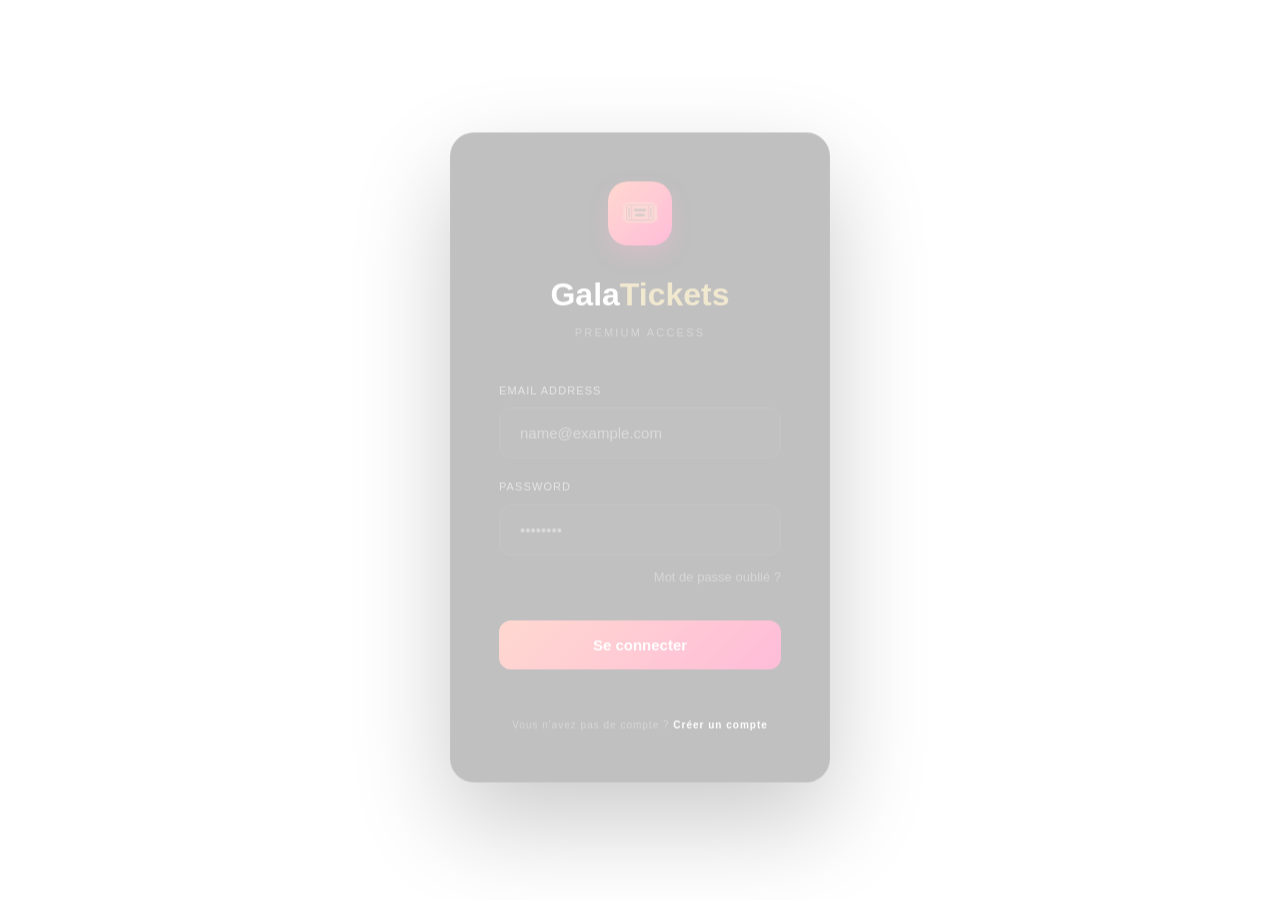
==== commit 378d2f25: "style: apply global mobile responsiveness to all remaining dashboard pages" ====
--- a/direction.html
+++ b/direction.html
@@ -67,8 +67,7 @@
 
 <body>
 
-  <aside class="sidebar"
-    style="background: var(--bg-pure); border-right: 1px solid var(--border-gray); width: 280px; z-index: 200;">
+  <aside class="sidebar">
     <div class="sidebar-logo" style="padding: 40px 24px; position: relative;">
       <div class="logo-title" style="font-size: 26px; font-weight: 900; letter-spacing: -0.05em;">Gala<span
           style="color: grey; opacity: 0.5;">Tickets</span></div>
@@ -136,8 +135,7 @@
         <p class="page-sub" id="date-label">...</p>
       </div>
 
-      <div class="stats-grid"
-        style="display: grid; grid-template-columns: repeat(4, 1fr); gap: 16px; margin-bottom: 40px;">
+      <div class="stats-grid" style="margin-bottom: 40px;">
         <div class="stat-card">
           <div class="stat-label">Tickets Vendus</div>
           <div class="stat-value" id="s-total" style="font-size: 28px;">—</div>
@@ -163,8 +161,7 @@
       <div style="margin-bottom: 24px;">
         <h2 style="font-size: 20px; font-weight: 700;">Ventes par catégorie</h2>
       </div>
-      <div class="types-grid" id="types-grid"
-        style="display: grid; grid-template-columns: repeat(3, 1fr); gap: 20px; margin-bottom: 40px;"></div>
+      <div class="types-grid" id="types-grid" style="margin-bottom: 40px;"></div>
 
       <div style="margin-bottom: 24px;">
         <h2 style="font-size: 20px; font-weight: 700;">Performance Vendeurs</h2>
--- a/css/style.css
+++ b/css/style.css
@@ -1,9 +1,11 @@
 :root {
-    /* Premium Dark Mode Palette */
+    /* Premium Dark Mode Palette (Pure Black Base) */
     --bg-pure: #000000;
-    --bg-card: #111111;
-    --bg-card-light: #1a1a1a;
-    --border-gray: #333333;
+    --bg-sidebar: #050505;
+    --bg-card: #0c0c0c;
+    --bg-card-light: #121212;
+    --border-gray: rgba(255, 255, 255, 0.06);
+    --border-bright: rgba(255, 255, 255, 0.12);
 
     --accent-glow: linear-gradient(135deg, #FF6B4A, #FF006B);
     --accent-blue: #135BEC;
@@ -11,18 +13,24 @@
     --accent-amber: #FFC107;
     --accent-purple: #9c27b0;
 
+    /* Category Colors */
+    --c-gold: #e8c97a;
+    --c-plat: #b0c4de;
+    --c-diam: #7dd8f8;
+    --c-royal: #d4a0f0;
+    --c-std: #7de8b0;
+    --c-vip: #f0b070;
+
     --text-primary: #FFFFFF;
     --text-secondary: #A0A0A0;
     --text-muted: #666666;
 
-    --sidebar-w: 280px;
+    --sidebar-w: 260px;
 
     /* Legacy / Helper Colors */
     --gold: #C9A84C;
     --gold-light: #E8C97A;
     --gold-pale: rgba(201, 168, 76, 0.1);
-    --navy: #08111F;
-    --navy-mid: #112240;
     --white: #FFFFFF;
     --gray: #A0A0A0;
     --red: #FF4A4A;
@@ -30,12 +38,11 @@
     --orange: #FF6B4A;
 
     --radius-sm: 12px;
-    --radius-md: 20px;
-    --radius-lg: 32px;
-    /* Premium Squircle */
-
-    --shadow-soft: 0 8px 32px rgba(0, 0, 0, 0.4);
-    --transition: all 0.3s cubic-bezier(0.16, 1, 0.3, 1);
+    --radius-md: 16px;
+    --radius-lg: 24px;
+
+    --shadow-soft: 0 8px 32px rgba(0, 0, 0, 0.6);
+    --transition: all 0.25s cubic-bezier(0.16, 1, 0.3, 1);
 }
 
 *,
@@ -204,29 +211,51 @@
     text-align: center;
 }
 
-.sidebar-bottom {
-    padding: 16px 12px;
-    border-top: 1px solid rgba(255, 255, 255, 0.05);
-}
-
-.btn-logout {
-    display: flex;
-    align-items: center;
-    gap: 10px;
-    padding: 10px 12px;
-    border-radius: 10px;
-    font-size: 13px;
-    color: var(--gray);
-    cursor: pointer;
-    transition: var(--transition);
-    border: none;
-    background: none;
-    width: 100%;
-}
-
 .btn-logout:hover {
-    background: rgba(224, 92, 92, 0.1);
-    color: var(--red);
+    background: rgba(224, 92, 92, 0.08);
+    color: #FF5252;
+}
+
+/* Sidebar Sections */
+.nav-section-title {
+    padding: 24px 24px 8px;
+    font-size: 10px;
+    font-weight: 800;
+    color: var(--text-muted);
+    text-transform: uppercase;
+    letter-spacing: 0.12em;
+    opacity: 0.6;
+}
+
+/* User Card */
+.sidebar-user-card {
+    background: #111111;
+    padding: 14px;
+    border-radius: 16px;
+    border: 1px solid var(--border-gray);
+    display: flex;
+    align-items: center;
+    gap: 12px;
+    margin: 0 20px 16px;
+    transition: var(--transition);
+}
+
+.sidebar-user-card:hover {
+    border-color: var(--border-bright);
+    background: #151515;
+}
+
+.user-badge {
+    display: inline-block;
+    padding: 2px 8px;
+    border-radius: 6px;
+    background: rgba(232, 201, 122, 0.1);
+    color: var(--c-gold);
+    font-size: 9px;
+    font-weight: 800;
+    text-transform: uppercase;
+    letter-spacing: 0.05em;
+    margin-top: 2px;
 }
 
 /* ── VIEW CONTROL ── */
@@ -256,6 +285,19 @@
     font-size: 14px;
     color: var(--text-secondary);
     margin-top: 4px;
+}
+
+/* ── REUSABLE GRIDS ── */
+.responsive-grid, .form-grid {
+    display: grid;
+    grid-template-columns: 1fr 1fr;
+    gap: 16px;
+}
+
+.types-grid {
+    display: grid;
+    grid-template-columns: repeat(3, 1fr);
+    gap: 20px;
 }
 
 /* ── STATS CARDS ── */
@@ -604,6 +646,111 @@
     letter-spacing: 0.1em;
 }
 
+/* ── RESPONSIVE ── */
+@media (max-width: 1024px) {
+    :root {
+        --sidebar-w: 240px;
+    }
+    
+    .stats-grid {
+        grid-template-columns: repeat(2, 1fr) !important;
+    }
+    
+    .types-grid {
+        grid-template-columns: repeat(2, 1fr) !important;
+    }
+}
+
+@media (max-width: 768px) {
+    :root {
+        --sidebar-w: 280px; /* Width for mobile drawer */
+    }
+
+    .sidebar {
+        transform: translateX(-100%);
+        box-shadow: 20px 0 60px rgba(0,0,0,0.8);
+    }
+
+    .main-content {
+        margin-left: 0 !important;
+        padding: 80px 16px 40px !important;
+    }
+
+    body.sidebar-active .sidebar {
+        transform: translateX(0);
+    }
+
+    body.sidebar-active::after {
+        content: "";
+        position: fixed;
+        inset: 0;
+        background: rgba(0,0,0,0.7);
+        backdrop-filter: blur(4px);
+        z-index: 150;
+        cursor: pointer;
+    }
+
+    .sidebar-toggle {
+        display: flex !important;
+    }
+
+    .page-header {
+        flex-direction: column !important;
+        align-items: flex-start !important;
+        gap: 8px !important;
+        margin-bottom: 32px !important;
+    }
+
+    .page-title {
+        font-size: 28px !important;
+    }
+
+    .responsive-grid, .form-grid {
+        grid-template-columns: 1fr !important;
+    }
+
+    .stats-grid {
+        grid-template-columns: 1fr !important;
+        gap: 12px !important;
+    }
+
+    .stat-card {
+        padding: 20px !important;
+    }
+
+    .stat-value {
+        font-size: 32px !important;
+    }
+
+    .types-grid {
+        grid-template-columns: 1fr !important;
+        gap: 12px !important;
+    }
+
+    .users-grid {
+        grid-template-columns: 1fr !important;
+        gap: 16px !important;
+    }
+
+    .table-wrap {
+        border-radius: 12px !important;
+        margin: 0 -16px;
+        width: calc(100% + 32px);
+        border-left: none;
+        border-right: none;
+        overflow-x: auto;
+    }
+
+    table {
+        min-width: 600px;
+    }
+
+    .modal-content {
+        padding: 24px !important;
+        border-radius: 16px !important;
+    }
+}
+
 /* ── MODALS ── */
 .modal {
     position: fixed;
@@ -656,4 +803,29 @@
 
 .close-modal:hover {
     color: white;
+}
+
+.table-row-hover:hover {
+    background: rgba(255, 255, 255, 0.03) !important;
+}
+
+.btn-action:hover {
+    border-color: var(--border-bright) !important;
+    background: #1a1a1a !important;
+    color: white !important;
+}
+
+/* Scrollbar styling */
+::-webkit-scrollbar {
+    width: 6px;
+}
+::-webkit-scrollbar-track {
+    background: #000;
+}
+::-webkit-scrollbar-thumb {
+    background: #222;
+    border-radius: 10px;
+}
+::-webkit-scrollbar-thumb:hover {
+    background: #333;
 }
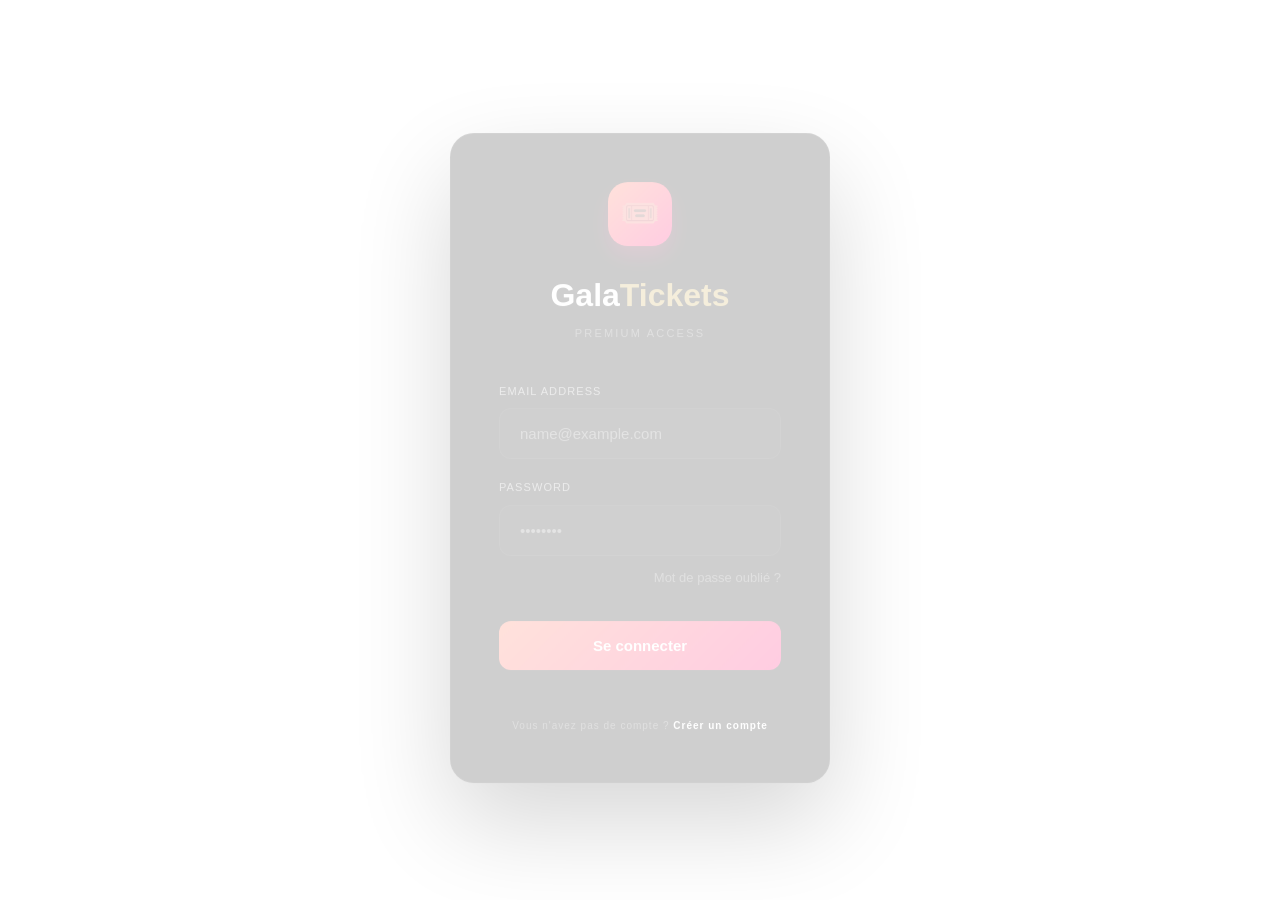
==== commit 584c4453: "feat: systeme credit tontine, nouveaux types tickets, reductions BDE/Admin, liens WhatsApp" ====
--- a/direction.html
+++ b/direction.html
@@ -212,18 +212,19 @@
             <select class="search-box" id="filter-type" onchange="filtrerTickets()"
               style="background: var(--bg-card-light); border: 1px solid var(--border-gray); color: white; padding: 8px 12px; border-radius: 12px; font-size: 12px;">
               <option value="">Tous types</option>
-              <option value="gold">Gold</option>
-              <option value="platinum">Platinum</option>
-              <option value="diamond">Diamond</option>
+              <option value="gold_int">Gold Int.</option>
+              <option value="plat_int">Platinum Int.</option>
+              <option value="diam_int">Diamond Int.</option>
+              <option value="gold_ext">Gold Ext.</option>
+              <option value="diam_ext">Diamond Ext.</option>
               <option value="royal">Royal</option>
-              <option value="standard">Standard</option>
-              <option value="vip">VIP</option>
             </select>
             <select class="search-box" id="filter-statut" onchange="filtrerTickets()"
               style="background: var(--bg-card-light); border: 1px solid var(--border-gray); color: white; padding: 8px 12px; border-radius: 12px; font-size: 12px;">
               <option value="">Tous statuts</option>
-              <option value="solde">Soldés</option>
+              <option value="paye">Soldés (Payé)</option>
               <option value="partiel">Partiels</option>
+              <option value="impaye">Impayés</option>
             </select>
             <input class="search-box" id="filter-search" placeholder="🔍 Nom, N°..." oninput="filtrerTickets()"
               style="background: var(--bg-card-light); border: 1px solid var(--border-gray); color: white; padding: 8px 16px; border-radius: 12px; font-size: 13px; width: 200px;">
@@ -435,16 +436,17 @@
     window.UI = UI;
     const sb = supabase;
 
-    const PRIX = { gold: 10000, platinum: 12000, diamond: 15000, royal: 25000, standard: 15000, vip: 20000 };
-    const LABEL = { gold: 'Gold', platinum: 'Platinum', diamond: 'Diamond', royal: 'Royal', standard: 'Standard', vip: 'VIP' };
-    const BADGE = { gold: 'bg-gold', platinum: 'bg-plat', diamond: 'bg-diam', royal: 'bg-royal', standard: 'bg-std', vip: 'bg-vip' };
-    const COLORS = { gold: '#e8c97a', platinum: '#b0c4de', diamond: '#7dd8f8', royal: '#d4a0f0', standard: '#7de8b0', vip: '#f0b070' };
+    const PRIX = { gold_int: 10000, plat_int: 12000, diam_int: 15000, gold_ext: 15000, diam_ext: 20000, royal: 25000 };
+    const LABEL = { gold_int: 'Gold Int.', plat_int: 'Plat. Int.', diam_int: 'Diam. Int.', gold_ext: 'Gold Ext.', diam_ext: 'Diam. Ext.', royal: 'Royal' };
+    const BADGE = { gold_int: 'bg-gold', plat_int: 'bg-plat', diam_int: 'bg-diam', gold_ext: 'bg-gold', diam_ext: 'bg-diam', royal: 'bg-royal' };
+    const COLORS = { gold_int: '#e8c97a', plat_int: '#b0c4de', diam_int: '#7dd8f8', gold_ext: '#e8c97a', diam_ext: '#7dd8f8', royal: '#d4a0f0' };
+    const TYPES_LIST = ['gold_int', 'plat_int', 'diam_int', 'gold_ext', 'diam_ext', 'royal'];
 
     let currentUser = null;
-    let allTickets = [], statsType = [], bilanVendeurs = [], allProfiles = [], allRetraits = [], quotasData = {};
+    let allDistributions = [], statsType = [], bilanVendeurs = [], allProfiles = [], allRetraits = [], quotasData = {};
 
     document.addEventListener('DOMContentLoaded', async () => {
-      const result = await Auth.requireAuth(['direction', 'observateur']);
+      const result = await Auth.requireAuth(['admin', 'direction', 'observateur', 'tresoriere']);
       if (!result) return;
 
       const { session, profile } = result;
@@ -457,20 +459,21 @@
 
     async function chargerTout() {
       const [t1, t2, t3, t4, t5] = await Promise.all([
-        sb.from('tickets').select('*, vendeur:profiles(nom,prenom)').order('created_at', { ascending: true }),
-        sb.from('v_stats_par_type').select('*'),
-        sb.from('v_bilan_vendeurs').select('*'),
+        // Correction de la jointure: "distribue_par" est la clef étrangère
+        sb.from('distributions').select('*, vendeur:profiles!distribue_par(nom,prenom)').order('created_at', { ascending: true }),
+        sb.from('v_stats_par_type_distributions').select('*'),
+        sb.from('v_bilan_distributions').select('*'),
         sb.from('profiles').select('*').order('created_at', { ascending: false }),
-        sb.from('retraits_tickets').select('*, vendeur:profiles(nom,prenom)').order('created_at', { ascending: false }),
+        sb.from('retraits_tickets').select('*, vendeur:profiles!vendeur_id(nom,prenom)').order('created_at', { ascending: false }),
       ]);
-      allTickets = t1.data || [];
+      allDistributions = t1.data || [];
       statsType = t2.data || [];
       bilanVendeurs = t3.data || [];
       allProfiles = t4.data || [];
       allRetraits = t5.data || [];
 
-      const { data: q } = await sb.from('quotas').select('*');
-      if (q) q.forEach(r => quotasData[r.type] = r);
+      const { data: q } = await sb.from('quotas_vendeurs').select('*');
+      if (q) q.forEach(r => quotasData[r.type_ticket] = r);
 
       renderDashboard(); renderTickets(); renderPlacement();
       renderRetraits();
@@ -478,10 +481,10 @@
 
     // DASHBOARD
     function renderDashboard() {
-      const total = allTickets.length;
-      const recette = allTickets.reduce((s, t) => s + t.montant_paye, 0);
-      const soldes = allTickets.filter(t => t.statut === 'solde').length;
-      const reste = allTickets.reduce((s, t) => s + (t.prix_total - t.montant_paye), 0);
+      const total = allDistributions.length;
+      const recette = allDistributions.reduce((s, t) => s + t.montant_paye, 0);
+      const soldes = allDistributions.filter(t => t.statut === 'paye').length;
+      const reste = allDistributions.reduce((s, t) => s + t.reste_a_payer, 0);
 
       document.getElementById('s-total').textContent = total;
       document.getElementById('s-recette').textContent = fmtMoney(recette);
@@ -489,8 +492,7 @@
       document.getElementById('s-reste').textContent = fmtMoney(reste);
 
       const tg = document.getElementById('types-grid');
-      const types = ['gold', 'platinum', 'diamond', 'royal', 'standard', 'vip'];
-      tg.innerHTML = types.map(type => {
+      tg.innerHTML = TYPES_LIST.map(type => {
         const s = statsType.find(x => x.type === type) || {};
         const vendus = s.vendus || 0;
         const max = s.max_tickets || 1;
@@ -498,7 +500,7 @@
         return `
         <div class="type-card" style="background: var(--bg-card); border: 1px solid var(--border-gray); border-radius: 20px; padding: 20px;">
           <div style="display: flex; justify-content: space-between; align-items: center; margin-bottom: 12px;">
-            <div class="type-label" style="color: ${COLORS[type]}; font-weight: 700; font-size: 14px; text-transform: uppercase;">${LABEL[type]}</div>
+            <div class="type-label" style="color: ${COLORS[type] || 'white'}; font-weight: 700; font-size: 14px; text-transform: uppercase;">${LABEL[type] || type}</div>
             <div style="font-size: 11px; color: var(--text-muted);">${pct}%</div>
           </div>
           <div style="display: flex; align-items: baseline; gap: 4px; margin-bottom: 16px;">
@@ -506,7 +508,7 @@
             <div class="type-quota" style="font-size: 12px; color: var(--text-muted);">/ ${max}</div>
           </div>
           <div style="height: 4px; background: var(--bg-card-light); border-radius: 10px; overflow: hidden;">
-            <div style="height: 100%; width: ${pct}%; background: ${COLORS[type]}; border-radius: 10px;"></div>
+            <div style="height: 100%; width: ${pct}%; background: ${COLORS[type] || 'grey'}; border-radius: 10px;"></div>
           </div>
         </div>`;
       }).join('');
@@ -518,7 +520,7 @@
         const vers = v.verse_a_tresoriere || 0;
         const reste = Math.max(0, du - vers);
         return `
-        <tr style="border-bottom: 1px solid var(--border-gray); transition: var(--transition); cursor: pointer;" onclick="showView('vendeurs', null)">
+        <tr style="border-bottom: 1px solid var(--border-gray); transition: var(--transition); cursor: pointer;" onclick="showView('tickets', null)">
           <td style="padding: 16px; font-weight: 800; color: var(--text-muted); opacity: 0.5;">#${i + 1}</td>
           <td style="padding: 16px;">
             <div style="display: flex; align-items: center; gap: 10px;">
@@ -542,15 +544,21 @@
 
     // TICKETS
     function renderTickets(filtre = '', typeF = '', statutF = '') {
-      let data = [...allTickets];
-      if (filtre) data = data.filter(t => `${t.numero} ${t.acheteur_nom} ${t.acheteur_prenom}`.toLowerCase().includes(filtre.toLowerCase()));
-      if (typeF) data = data.filter(t => t.type === typeF);
+      let data = [...allDistributions];
+      if (filtre) data = data.filter(t => `${t.numero_ticket || 'royal'} ${t.acheteur_nom} ${t.acheteur_prenom}`.toLowerCase().includes(filtre.toLowerCase()));
+      if (typeF) data = data.filter(t => t.type_ticket === typeF);
       if (statutF) data = data.filter(t => t.statut === statutF);
 
       data.sort((a, b) => {
         let va = a[sortColTickets];
         let vb = b[sortColTickets];
-        if (sortColTickets === 'acheteur_nom') {
+        if (sortColTickets === 'numero') {
+          va = a.numero_ticket || 'ROYAL';
+          vb = b.numero_ticket || 'ROYAL';
+        } else if (sortColTickets === 'type') {
+          va = a.type_ticket;
+          vb = b.type_ticket;
+        } else if (sortColTickets === 'acheteur_nom') {
           va = (a.acheteur_nom + ' ' + a.acheteur_prenom).toLowerCase();
           vb = (b.acheteur_nom + ' ' + b.acheteur_prenom).toLowerCase();
         } else if (sortColTickets === 'vendeur') {
@@ -565,26 +573,26 @@
       const tbody = document.getElementById('tbody-tickets');
       if (!data.length) { tbody.innerHTML = `<tr><td colspan="8"><div class="empty-state" style="padding: 40px; text-align: center; opacity: 0.5;">Aucun résultat</div></td></tr>`; return; }
       tbody.innerHTML = data.map(t => {
-        const resteP = t.prix_total - t.montant_paye;
+        const resteP = t.reste_a_payer;
         return `
             <tr style="border-bottom: 1px solid var(--border-gray); cursor: pointer;" onclick="voirTicket('${t.id}')">
-              <td style="padding: 16px; font-weight: 800; font-family: monospace;">${t.numero}</td>
+              <td style="padding: 16px; font-weight: 800; font-family: monospace;">${t.numero_ticket || 'ROYAL'}</td>
               <td style="padding: 16px;">
                 <div style="font-weight: 600;">${t.acheteur_prenom} ${t.acheteur_nom}</div>
-                <div style="font-size: 10px; color: var(--text-muted); opacity: 0.6;">${t.telephone || 'Non renseigné'}</div>
+                <div style="font-size: 10px; color: var(--text-muted); opacity: 0.6;">${t.acheteur_whatsapp || 'Non renseigné'}</div>
               </td>
               <td style="padding: 16px;">
-                <span style="font-size: 10px; font-weight: 800; color: ${COLORS[t.type]}; background: rgba(255,255,255,0.03); border: 1px solid ${COLORS[t.type]}; padding: 3px 8px; border-radius: 8px; text-transform: uppercase;">
-                    ${LABEL[t.type]}
+                <span style="font-size: 10px; font-weight: 800; color: ${COLORS[t.type_ticket] || 'white'}; background: rgba(255,255,255,0.03); border: 1px solid ${COLORS[t.type_ticket] || 'grey'}; padding: 3px 8px; border-radius: 8px; text-transform: uppercase;">
+                    ${LABEL[t.type_ticket] || t.type_ticket}
                 </span>
               </td>
               <td style="padding: 16px;">
                 <div style="font-weight: 700; color: var(--accent-green);">${fmtMoney(t.montant_paye)}</div>
-                <div style="font-size: 10px; color: var(--text-muted);">${fmtMoney(t.prix_total)} total</div>
+                <div style="font-size: 10px; color: var(--text-muted);">${fmtMoney(t.prix_final)} total</div>
               </td>
               <td style="padding: 16px;">
-                <span style="font-size: 10px; font-weight: 800; color: ${t.statut === 'solde' ? 'var(--accent-green)' : 'var(--accent-glow)'}; background: ${t.statut === 'solde' ? 'rgba(0, 230, 118, 0.1)' : 'rgba(255, 0, 107, 0.1)'}; padding: 4px 10px; border-radius: 12px; text-transform: uppercase;">
-                    ${t.statut === 'solde' ? 'Soldé' : 'Partiel'}
+                <span style="font-size: 10px; font-weight: 800; color: ${t.statut === 'paye' ? 'var(--accent-green)' : t.statut === 'impaye' ? 'var(--accent-glow)' : 'var(--accent-amber)'}; background: ${t.statut === 'paye' ? 'rgba(0, 230, 118, 0.1)' : t.statut === 'impaye' ? 'rgba(255, 0, 107, 0.1)' : 'rgba(255, 193, 7, 0.1)'}; padding: 4px 10px; border-radius: 12px; text-transform: uppercase;">
+                    ${t.statut === 'paye' ? 'Soldé' : t.statut === 'partiel' ? 'Partiel' : 'Impayé'}
                 </span>
               </td>
               <td style="padding: 16px; font-size: 12px; color: var(--text-muted);">${t.vendeur ? t.vendeur.prenom : '—'}</td>
@@ -604,38 +612,46 @@
 
     // Fiche ticket
     async function voirTicket(id) {
-      const ticket = allTickets.find(t => t.id === id);
+      const ticket = allDistributions.find(t => t.id === id);
       if (!ticket) return;
-      const { data: versements } = await sb.from('versements_achat')
-        .select('*, vendeur:profiles(nom,prenom)')
-        .eq('ticket_id', id).order('created_at', { ascending: true });
-      const reste = ticket.prix_total - ticket.montant_paye;
+      const { data: versements } = await sb.from('versements_distributions')
+        .select('*, vendeur:profiles!enregistre_par(nom,prenom)')
+        .eq('distribution_id', id).order('created_at', { ascending: true });
+      const reste = ticket.reste_a_payer;
       document.getElementById('modal-ticket-content').innerHTML = `
     <div style="display:grid;grid-template-columns:1fr 1fr;gap:12px;margin-bottom:24px">
       <div style="background:var(--bg-card-light); border: 1px solid var(--border-gray); border-radius:16px;padding:16px">
         <div style="font-size:9px;color:var(--text-muted);text-transform:uppercase;letter-spacing:.1em;margin-bottom:4px">N° Ticket</div>
-        <div style="font-size:24px;color:white;font-weight:900;">${ticket.numero}</div>
+        <div style="font-size:24px;color:white;font-weight:900;">${ticket.numero_ticket || 'ROYAL'}</div>
       </div>
       <div style="background:var(--bg-card-light); border: 1px solid var(--border-gray); border-radius:16px;padding:16px">
         <div style="font-size:9px;color:var(--text-muted);text-transform:uppercase;letter-spacing:.1em;margin-bottom:4px">Catégorie</div>
-        <div style="margin-top:4px"><span style="font-size: 12px; font-weight: 800; color: ${COLORS[ticket.type]}; background: rgba(255,255,255,0.03); border: 1px solid ${COLORS[ticket.type]}; padding: 4px 12px; border-radius: 10px; text-transform: uppercase;">${LABEL[ticket.type]}</span></div>
+        <div style="margin-top:4px"><span style="font-size: 12px; font-weight: 800; color: ${COLORS[ticket.type_ticket] || 'white'}; background: rgba(255,255,255,0.03); border: 1px solid ${COLORS[ticket.type_ticket] || 'grey'}; padding: 4px 12px; border-radius: 10px; text-transform: uppercase;">${LABEL[ticket.type_ticket] || ticket.type_ticket}</span></div>
       </div>
       <div style="grid-column: span 2; background:var(--bg-card-light); border: 1px solid var(--border-gray); border-radius:16px;padding:16px">
         <div style="font-size:9px;color:var(--text-muted);text-transform:uppercase;letter-spacing:.1em;margin-bottom:4px">Acheteur</div>
         <div style="font-size:16px;color:white;font-weight:700;">${ticket.acheteur_prenom} ${ticket.acheteur_nom}</div>
-        <div style="font-size:12px;color:var(--text-muted); opacity: 0.6;">${ticket.telephone || '—'} | ${ticket.filiere_classe || '—'}</div>
+        <div style="font-size:12px;color:var(--text-muted); opacity: 0.6;">
+          <a href="${API.formatWhatsAppLink(ticket.acheteur_whatsapp)}" target="_blank" style="color:var(--accent-green); text-decoration:none;">${ticket.acheteur_whatsapp || '—'}</a> | ${ticket.acheteur_filiere || '—'}
+        </div>
       </div>
       <div style="grid-column: span 2; background:var(--bg-card-light); border: 1px solid var(--border-gray); border-radius:16px;padding:16px">
         <div style="font-size:9px;color:var(--text-muted);text-transform:uppercase;letter-spacing:.1em;margin-bottom:8px">État financier</div>
         <div style="display: flex; justify-content: space-between; align-items: baseline;">
-            <div style="font-size:24px;color:var(--accent-green);font-weight:900;">${fmtMoney(ticket.montant_paye)} <span style="font-size: 12px; font-weight: 500; color: var(--text-muted);">payé</span></div>
+            <div style="font-size:24px;color:var(--accent-green);font-weight:900;">${fmtMoney(ticket.montant_paye)} <span style="font-size: 12px; font-weight: 500; color: var(--text-muted);">payé / ${fmtMoney(ticket.prix_final)}</span></div>
             <div style="font-size:16px;color:${reste > 0 ? 'var(--accent-glow)' : 'var(--accent-green)'};font-weight:700;">${reste > 0 ? 'Dû: ' + fmtMoney(reste) : '✅ Soldé'}</div>
         </div>
       </div>
+    ${ticket.reduction > 0 ? `
+      <div style="grid-column: span 2; background:var(--bg-card-light); border: 1px solid var(--border-gray); border-radius:16px;padding:16px">
+        <div style="font-size:9px;color:var(--text-muted);text-transform:uppercase;letter-spacing:.1em;margin-bottom:4px">Information Réduction</div>
+        <div style="font-size:14px;color:var(--accent-blue);font-weight:700;">${fmtMoney(ticket.reduction)} accordée par <span style="text-transform:uppercase">${ticket.source_reduction || 'Comité'}</span></div>
+      </div>
+    ` : ''}
     </div>
     <div style="font-size:10px;color:var(--text-muted);margin-bottom:12px;text-transform:uppercase;letter-spacing:.1em; font-weight: 800;">Versements enregistrés</div>
     <div style="max-height: 200px; overflow-y: auto;">
-        ${(versements || []).map(v => `
+        ${versements && versements.length ? versements.map(v => `
         <div style="display: flex; justify-content: space-between; align-items: center; background: rgba(255,255,255,0.02); padding: 12px; border-radius: 12px; margin-bottom: 8px; border: 1px solid var(--border-gray);">
           <div>
             <div style="font-weight: 800; color: var(--accent-green); font-size: 14px;">+ ${fmtMoney(v.montant)}</div>
@@ -645,7 +661,7 @@
             <div style="font-size:10px;color:white; font-weight: 600;">${fmtDate(v.created_at)}</div>
             <div style="font-size:10px;color:var(--text-muted);">${v.note || ''}</div>
           </div>
-        </div>`).join('')}
+        </div>`).join('') : '<div style="font-size: 11px; opacity: 0.5;">Aucun versement enregistré.</div>'}
     </div>
   `;
       document.getElementById('modal-ticket').classList.add('show');
@@ -665,7 +681,7 @@
     }
 
     function renderPlacement() {
-      const sorted = [...allTickets].sort((a, b) => {
+      const sorted = [...allDistributions].sort((a, b) => {
         let va = a[sortColPlacement];
         let vb = b[sortColPlacement];
         if (sortColPlacement === 'acheteur_nom') {
@@ -677,6 +693,12 @@
         } else if (sortColPlacement === 'created_at') {
           va = new Date(a.created_at).getTime();
           vb = new Date(b.created_at).getTime();
+        } else if (sortColPlacement === 'numero') {
+          va = a.numero_ticket || 'ROYAL';
+          vb = b.numero_ticket || 'ROYAL';
+        } else if (sortColPlacement === 'type') {
+          va = a.type_ticket;
+          vb = b.type_ticket;
         }
         if (va < vb) return sortAscPlacement ? -1 : 1;
         if (va > vb) return sortAscPlacement ? 1 : -1;
@@ -686,16 +708,16 @@
       tbody.innerHTML = sorted.map((t, i) => `
     <tr style="border-bottom: 1px solid var(--border-gray);">
       <td style="padding: 16px;"><span style="font-weight: 900; color: var(--accent-blue);">#${sortAscPlacement && sortColPlacement === 'created_at' ? i + 1 : '-'}</span></td>
-      <td style="padding: 16px; font-weight: 800; font-family: monospace;">${t.numero}</td>
+      <td style="padding: 16px; font-weight: 800; font-family: monospace;">${t.numero_ticket || 'ROYAL'}</td>
       <td style="padding: 16px; font-weight: 600;">${t.acheteur_prenom} ${t.acheteur_nom}</td>
       <td style="padding: 16px;">
-        <span style="font-size: 9px; font-weight: 800; color: ${COLORS[t.type]}; background: rgba(255,255,255,0.03); border: 1px solid ${COLORS[t.type]}; padding: 2px 8px; border-radius: 6px; text-transform: uppercase;">
-            ${LABEL[t.type]}
+        <span style="font-size: 9px; font-weight: 800; color: ${COLORS[t.type_ticket] || 'white'}; background: rgba(255,255,255,0.03); border: 1px solid ${COLORS[t.type_ticket] || 'grey'}; padding: 2px 8px; border-radius: 6px; text-transform: uppercase;">
+            ${LABEL[t.type_ticket] || t.type_ticket}
         </span>
       </td>
       <td style="padding: 16px;">
-        <span style="font-size: 9px; font-weight: 800; color: ${t.statut === 'solde' ? 'var(--accent-green)' : 'var(--accent-glow)'}; opacity: 0.8;">
-            ${t.statut === 'solde' ? 'SOLDE' : 'PARTIEL'}
+        <span style="font-size: 9px; font-weight: 800; color: ${t.statut === 'paye' ? 'var(--accent-green)' : t.statut === 'impaye' ? 'var(--accent-glow)' : 'var(--accent-amber)'}; opacity: 0.8;">
+            ${t.statut === 'paye' ? 'SOLDE' : t.statut === 'partiel' ? 'PARTIEL' : 'IMPAYE'}
         </span>
       </td>
       <td style="padding: 16px; font-size: 12px; color: var(--text-muted);">${t.vendeur ? t.vendeur.prenom : '—'}</td>
@@ -709,12 +731,12 @@
     <tr style="border-bottom: 1px solid var(--border-gray);">
       <td style="padding: 12px; font-size: 11px; color: var(--text-muted);">${fmtDate(r.created_at)}</td>
       <td style="padding: 12px; font-weight: 600;">${r.vendeur ? r.vendeur.prenom + ' ' + r.vendeur.nom : '—'}</td>
-      <td style="padding: 12px; border-left: 1px solid var(--border-gray); font-weight: 800; color: ${COLORS.gold}">${r.gold || 0}</td>
-      <td style="padding: 12px; font-weight: 800; color: ${COLORS.platinum}">${r.platinum || 0}</td>
-      <td style="padding: 12px; font-weight: 800; color: ${COLORS.diamond}">${r.diamond || 0}</td>
+      <td style="padding: 12px; border-left: 1px solid var(--border-gray); font-weight: 800; color: ${COLORS.gold_int}">${r.gold || 0}</td>
+      <td style="padding: 12px; font-weight: 800; color: ${COLORS.plat_int}">${r.platinum || 0}</td>
+      <td style="padding: 12px; font-weight: 800; color: ${COLORS.diam_int}">${r.diamond || 0}</td>
       <td style="padding: 12px; font-weight: 800; color: ${COLORS.royal}">${r.royal || 0}</td>
-      <td style="padding: 12px; font-weight: 800; color: ${COLORS.standard}">${r.standard || 0}</td>
-      <td style="padding: 12px; font-weight: 800; color: ${COLORS.vip}">${r.vip || 0}</td>
+      <td style="padding: 12px; font-weight: 800; color: ${COLORS.gold_ext}">${r.standard || 0}</td>
+      <td style="padding: 12px; font-weight: 800; color: ${COLORS.diam_ext}">${r.vip || 0}</td>
       <td style="padding: 12px; font-size: 11px; color: var(--text-muted); opacity: 0.6;">${r.note || '—'}</td>
     </tr>`).join('') || `<tr><td colspan="9" style="padding: 40px; text-align: center; opacity: 0.5;">Aucun retrait enregistré</td></tr>`;
     }
@@ -740,21 +762,23 @@
     // ── EXPORTS ─────────────────────────────────────────────────
 
     function exportPlacementExcel() {
-      const sorted = [...allTickets].sort((a, b) => new Date(a.created_at) - new Date(b.created_at));
+      const sorted = [...allDistributions].sort((a, b) => new Date(a.created_at) - new Date(b.created_at));
       const rows = sorted.map((t, i) => ({
         'Place': i + 1,
-        'N° Ticket': t.numero,
+        'N° Ticket': t.numero_ticket || 'ROYAL',
         'Prénom': t.acheteur_prenom,
         'Nom': t.acheteur_nom,
-        'Téléphone': t.telephone || '',
-        'Filière/Classe': t.filiere_classe || '',
-        'Type': LABEL[t.type],
-        'Prix (F)': t.prix_total,
+        'WhatsApp': t.acheteur_whatsapp || '',
+        'Filière': t.acheteur_filiere || '',
+        'Type': LABEL[t.type_ticket] || t.type_ticket,
+        'Prix Base (F)': t.prix_unitaire,
+        'Réduction (F)': t.reduction,
+        'Prix Final (F)': t.prix_final,
         'Payé (F)': t.montant_paye,
-        'Reste (F)': t.prix_total - t.montant_paye,
-        'Statut': t.statut === 'solde' ? 'Soldé' : 'Partiel',
+        'Reste (F)': t.reste_a_payer,
+        'Statut': t.statut === 'paye' ? 'Soldé' : t.statut === 'partiel' ? 'Partiel' : 'Impayé',
         'Vendeur': t.vendeur ? t.vendeur.prenom + ' ' + t.vendeur.nom : '',
-        'Date inscription': fmtDate(t.created_at),
+        'Date': fmtDate(t.created_at),
       }));
       downloadExcel(rows, 'GalaTickets_Placement');
     }
@@ -762,7 +786,7 @@
     function exportPlacementPDF() {
       const { jsPDF } = window.jspdf;
       const doc = new jsPDF({ orientation: 'landscape' });
-      const sorted = [...allTickets].sort((a, b) => new Date(a.created_at) - new Date(b.created_at));
+      const sorted = [...allDistributions].sort((a, b) => new Date(a.created_at) - new Date(b.created_at));
 
       // Header
       doc.setFillColor(8, 17, 31);
@@ -771,11 +795,11 @@
       doc.setFontSize(18); doc.setFont('helvetica', 'bold');
       doc.text('GalaTickets — Plan de Placement', 148, 14, { align: 'center' });
       doc.setFontSize(9); doc.setTextColor(180, 180, 180);
-      doc.text(`Institut Les Cours Sonou · Généré le ${new Date().toLocaleDateString('fr-FR')}`, 148, 22, { align: 'center' });
+      doc.text(`Généré le ${new Date().toLocaleDateString('fr-FR')}`, 148, 22, { align: 'center' });
 
       // Table
       let y = 38;
-      const cols = [12, 25, 50, 70, 90, 108, 122, 138, 155, 175, 190];
+      const cols = [12, 25, 45, 65, 90, 108, 128, 144, 160, 175, 190];
       const headers = ['#', 'Ticket', 'Prénom', 'Nom', 'Tél.', 'Type', 'Payé', 'Reste', 'Statut', 'Vendeur', 'Date'];
 
       doc.setFontSize(8); doc.setFont('helvetica', 'bold');
@@ -790,12 +814,12 @@
         if (i % 2 === 0) { doc.setFillColor(15, 30, 54); doc.rect(8, y - 4, 281, 8, 'F'); }
         doc.setTextColor(245, 240, 232);
         const row = [
-          String(i + 1), t.numero,
-          t.acheteur_prenom.substring(0, 12), t.acheteur_nom.substring(0, 12),
-          (t.telephone || '').substring(0, 11),
-          LABEL[t.type],
-          fmtMoney(t.montant_paye), fmtMoney(t.prix_total - t.montant_paye),
-          t.statut === 'solde' ? 'Soldé' : 'Partiel',
+          String(i + 1), (t.numero_ticket || 'ROYAL').substring(0,8),
+          t.acheteur_prenom.substring(0, 10), t.acheteur_nom.substring(0, 10),
+          (t.acheteur_whatsapp || '').substring(0, 11),
+          (LABEL[t.type_ticket] || t.type_ticket).substring(0,10),
+          fmtMoney(t.montant_paye), fmtMoney(t.reste_a_payer),
+          t.statut === 'paye' ? 'Soldé' : t.statut === 'partiel' ? 'Partiel' : 'Impayé',
           t.vendeur ? (t.vendeur.prenom[0] + '. ' + t.vendeur.nom).substring(0, 14) : '',
           fmtDateShort(t.created_at)
         ];
@@ -810,14 +834,11 @@
       const rows = bilanVendeurs.map(v => ({
         'Vendeur': v.vendeur,
         'Total retirés': v.total_retires,
-        'Gold retirés': v.retires_gold, 'Platinum retirés': v.retires_platinum,
-        'Diamond retirés': v.retires_diamond, 'Royal retirés': v.retires_royal,
-        'Standard retirés': v.retires_standard, 'VIP retirés': v.retires_vip,
         'Total vendus': v.total_vendus,
         'Montant dû (F)': v.montant_du,
         'Encaissé acheteurs (F)': v.montant_encaisse_acheteurs,
         'Versé trésorière (F)': v.verse_a_tresoriere,
-        'Reste dû (F)': Math.max(0, (v.montant_du || 0) - (v.verse_a_tresoriere || 0)),
+        'Reste dû à Treso (F)': Math.max(0, (v.montant_du || 0) - (v.verse_a_tresoriere || 0)),
       }));
       downloadExcel(rows, 'GalaTickets_BilanVendeurs');
     }
@@ -849,8 +870,8 @@
 
     function exportStatsExcel() {
       const rows = statsType.map(s => ({
-        'Type': LABEL[s.type], 'Public': s.public_cible,
-        'Prix unitaire (F)': s.prix, 'Quota max': s.max_tickets,
+        'Type': LABEL[s.type] || s.type,
+        'Quota max': s.max_tickets,
         'Vendus': s.vendus, 'Restants': s.restants,
         'Recette encaissée (F)': s.recette_encaissee,
         'Recette théorique (F)': s.recette_theorique,
@@ -871,7 +892,7 @@
       statsType.forEach(s => {
         doc.setFillColor(17, 34, 64); doc.rect(10, y - 4, 190, 20, 'F');
         doc.setTextColor(232, 201, 122); doc.setFont('helvetica', 'bold'); doc.setFontSize(10);
-        doc.text(LABEL[s.type], 15, y + 4);
+        doc.text(LABEL[s.type] || s.type, 15, y + 4);
         doc.setFont('helvetica', 'normal'); doc.setTextColor(245, 240, 232); doc.setFontSize(9);
         doc.text(`${s.vendus}/${s.max_tickets} vendus`, 60, y + 4);
         doc.text(`Encaissé: ${fmtMoney(s.recette_encaissee)}`, 100, y + 4);
@@ -888,21 +909,22 @@
     }
 
     function exportCompletExcel() {
-      const ws1 = XLSX.utils.json_to_sheet(allTickets.map((t, i) => ({
-        'Place': i + 1, 'Numéro': t.numero, 'Prénom': t.acheteur_prenom, 'Nom': t.acheteur_nom,
-        'Téléphone': t.telephone || '', 'Filière': t.filiere_classe || '', 'Public': t.public_cible,
-        'Type': LABEL[t.type], 'Prix total': t.prix_total, 'Payé': t.montant_paye,
-        'Reste': t.prix_total - t.montant_paye, 'Statut': t.statut,
+      const ws1 = XLSX.utils.json_to_sheet(allDistributions.map((t, i) => ({
+        'Place': i + 1, 'Numéro': t.numero_ticket || 'ROYAL', 'Prénom': t.acheteur_prenom, 'Nom': t.acheteur_nom,
+        'WhatsApp': t.acheteur_whatsapp || '', 'Filière': t.acheteur_filiere || '',
+        'Type': LABEL[t.type_ticket] || t.type_ticket, 'Prix initial': t.prix_unitaire,
+        'Réduction': t.reduction, 'Source Réd.': t.source_reduction || '', 'Prix Final': t.prix_final,
+        'Payé': t.montant_paye, 'Reste': t.reste_a_payer, 'Statut': t.statut,
         'Vendeur': t.vendeur ? t.vendeur.prenom + ' ' + t.vendeur.nom : '',
         'Date': fmtDate(t.created_at),
       })));
       const ws2 = XLSX.utils.json_to_sheet(bilanVendeurs.map(v => ({
         'Vendeur': v.vendeur, 'Vendus': v.total_vendus, 'Retirés': v.total_retires,
-        'Dû': v.montant_du, 'Versé': v.verse_a_tresoriere,
+        'Dû à Treso': v.montant_du, 'Versé à Treso': v.verse_a_tresoriere,
         'Reste': Math.max(0, (v.montant_du || 0) - (v.verse_a_tresoriere || 0)),
       })));
       const wb = XLSX.utils.book_new();
-      XLSX.utils.book_append_sheet(wb, ws1, 'Tickets');
+      XLSX.utils.book_append_sheet(wb, ws1, 'Distributions');
       XLSX.utils.book_append_sheet(wb, ws2, 'Vendeurs');
       XLSX.writeFile(wb, `GalaTickets_Complet_${new Date().toLocaleDateString('fr-FR').replace(/\//g, '-')}.xlsx`);
     }
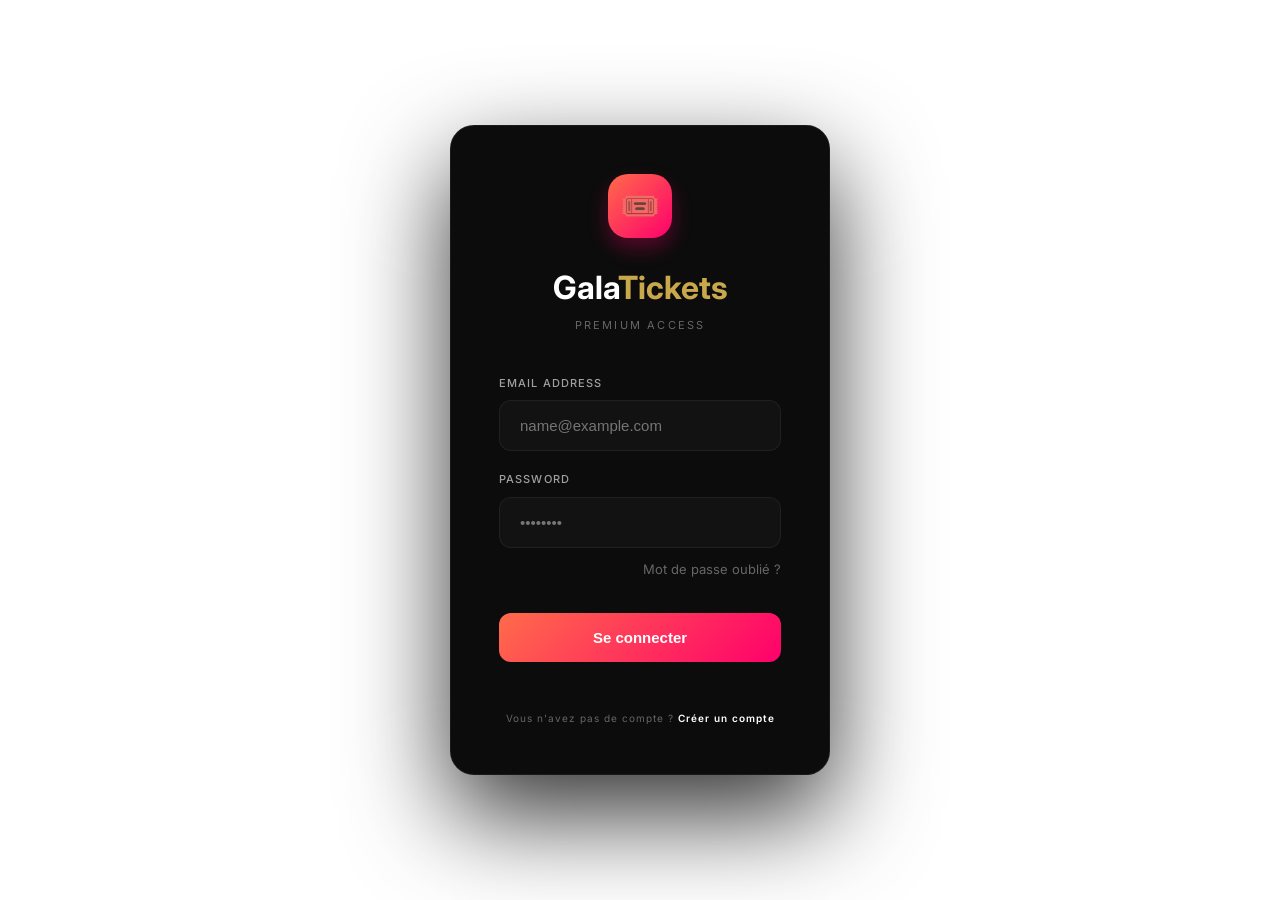
==== commit 40d1139d: "fix: sidebar auto-fermeture mobile, onglet Exports dans nav, clavier mobile padding, scroll-top show" ====
--- a/direction.html
+++ b/direction.html
@@ -953,6 +953,15 @@
       const target = document.getElementById(`view-${name}`);
       if (target) target.classList.add('active');
       if (btn) btn.classList.add('active');
+
+      // Auto-fermer la sidebar sur mobile après clic de section
+      if (window.innerWidth <= 768) {
+        document.body.classList.remove('sidebar-active');
+      }
+
+      // Remonter en haut du contenu
+      const main = document.querySelector('.main-content');
+      if (main) main.scrollTo({ top: 0, behavior: 'smooth' });
     }
     async function logout() { await Auth.logout(); }
 
--- a/css/style.css
+++ b/css/style.css
@@ -673,7 +673,8 @@
 
     .main-content {
         margin-left: 0 !important;
-        padding: 80px 16px 40px !important;
+        padding: 80px 16px 140px !important; /* 140px bottom pour le clavier virtuel */
+        overflow-y: auto;
     }
 
     body.sidebar-active .sidebar {
@@ -710,20 +711,24 @@
     }
 
     .stats-grid {
-        grid-template-columns: 1fr !important;
+        grid-template-columns: repeat(2, 1fr) !important;
         gap: 12px !important;
     }
 
     .stat-card {
-        padding: 20px !important;
+        padding: 16px !important;
     }
 
     .stat-value {
-        font-size: 32px !important;
+        font-size: 24px !important;
+    }
+
+    .stat-label {
+        font-size: 10px !important;
     }
 
     .types-grid {
-        grid-template-columns: 1fr !important;
+        grid-template-columns: repeat(2, 1fr) !important;
         gap: 12px !important;
     }
 
@@ -732,22 +737,81 @@
         gap: 16px !important;
     }
 
+    /* ── TABLE MOBILE SCROLLABLE ── */
     .table-wrap {
         border-radius: 12px !important;
-        margin: 0 -16px;
-        width: calc(100% + 32px);
-        border-left: none;
-        border-right: none;
-        overflow-x: auto;
-    }
-
-    table {
-        min-width: 600px;
+        overflow-x: auto !important;
+        -webkit-overflow-scrolling: touch;
+        position: relative;
+    }
+
+    .table-wrap table {
+        min-width: 700px;
+    }
+
+    /* Hint scroll indicator */
+    .table-wrap::after {
+        content: "← →";
+        position: sticky;
+        left: 0;
+        display: block;
+        text-align: center;
+        font-size: 10px;
+        color: var(--text-muted);
+        padding: 6px;
+        background: var(--bg-card-light);
+        letter-spacing: 4px;
     }
 
     .modal-content {
-        padding: 24px !important;
+        padding: 20px !important;
         border-radius: 16px !important;
+        max-height: 90vh;
+        overflow-y: auto;
+    }
+
+    /* ── FORM GRID MOBILE ── */
+    .form-grid[style*="grid-template-columns: repeat(3"] {
+        grid-template-columns: 1fr 1fr !important;
+    }
+
+    /* Force 1 col for quota/retrait form */
+    .form-grid .field-item[style*="grid-column: span 3"] {
+        grid-column: span 2 !important;
+    }
+
+    /* ── PAGE HEADER BUTTONS MOBILE ── */
+    .page-header div[style*="display: flex; gap"] {
+        flex-wrap: wrap !important;
+        width: 100%;
+    }
+
+    .page-header .btn {
+        flex: 1 !important;
+        min-width: 120px !important;
+    }
+
+    /* ── TABLE HEAD FILTERS MOBILE ── */
+    .table-head {
+        flex-direction: column !important;
+        gap: 12px !important;
+    }
+    .table-actions {
+        flex-wrap: wrap !important;
+        gap: 8px !important;
+        width: 100% !important;
+    }
+    .table-actions select,
+    .table-actions input {
+        flex: 1 !important;
+        min-width: 100px !important;
+        max-width: none !important;
+        width: auto !important;
+    }
+
+    /* ── QUOTA GRID MOBILE ── */
+    .quotas-grid {
+        grid-template-columns: 1fr !important;
     }
 }
 
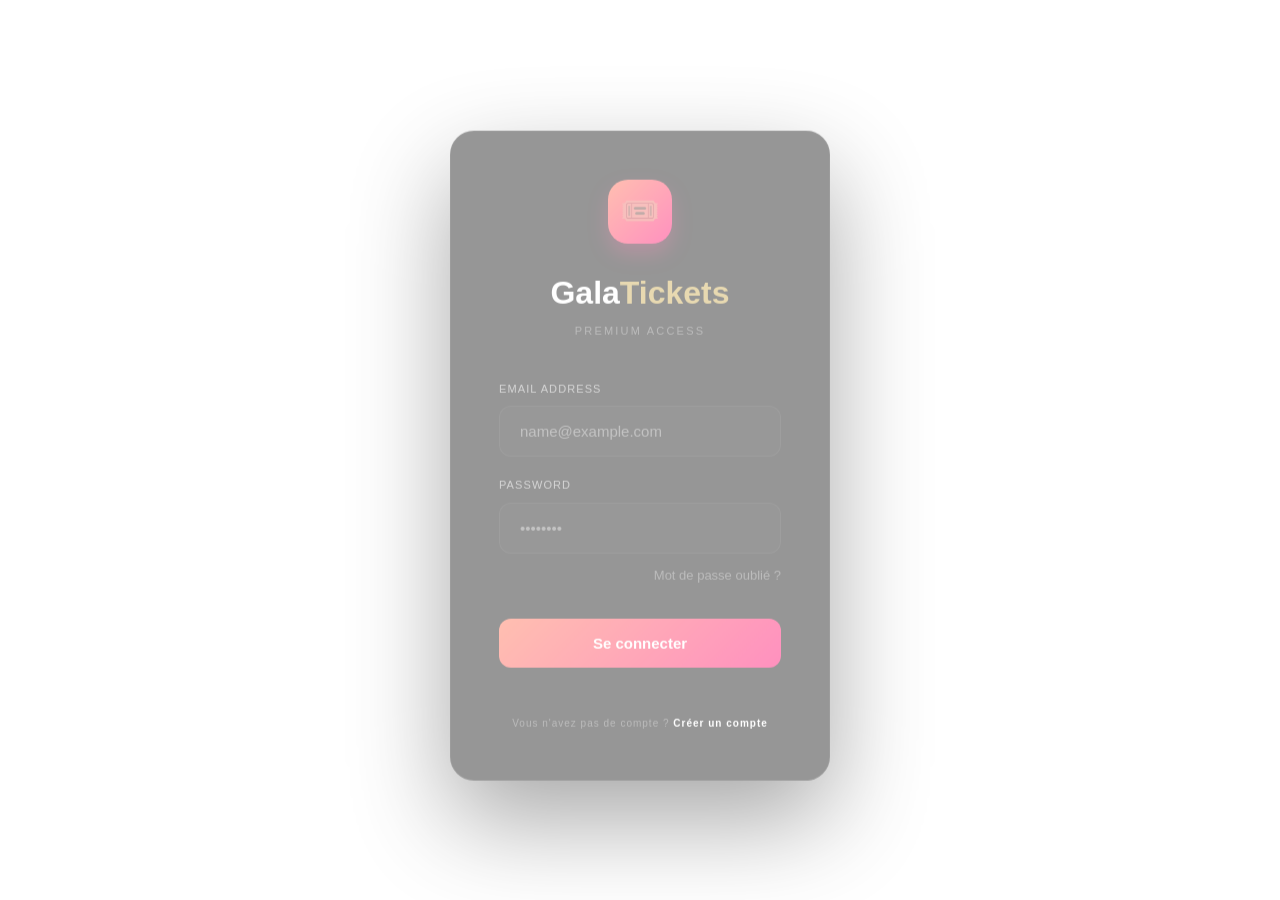
==== commit 5589c1b5: "fix: direction.html FK cassees, DB vue stats quotas corrects, migration retraits_tickets new columns" ====
--- a/direction.html
+++ b/direction.html
@@ -459,21 +459,28 @@
 
     async function chargerTout() {
       const [t1, t2, t3, t4, t5] = await Promise.all([
-        // Correction de la jointure: "distribue_par" est la clef étrangère
-        sb.from('distributions').select('*, vendeur:profiles!distribue_par(nom,prenom)').order('created_at', { ascending: true }),
+        // distributions sans join auto (FK pointe vers auth.users, pas profiles)
+        sb.from('distributions').select('*').order('created_at', { ascending: true }),
         sb.from('v_stats_par_type_distributions').select('*'),
         sb.from('v_bilan_distributions').select('*'),
         sb.from('profiles').select('*').order('created_at', { ascending: false }),
-        sb.from('retraits_tickets').select('*, vendeur:profiles!vendeur_id(nom,prenom)').order('created_at', { ascending: false }),
+        sb.from('retraits_tickets').select('*').order('created_at', { ascending: false }),
       ]);
-      allDistributions = t1.data || [];
+      allProfiles = t4.data || [];
+      allDistributions = (t1.data || []).map(d => {
+        const vendeur = allProfiles.find(p => p.id === d.distribue_par);
+        return { ...d, vendeur };
+      });
       statsType = t2.data || [];
       bilanVendeurs = t3.data || [];
-      allProfiles = t4.data || [];
-      allRetraits = t5.data || [];
-
-      const { data: q } = await sb.from('quotas_vendeurs').select('*');
-      if (q) q.forEach(r => quotasData[r.type_ticket] = r);
+      allRetraits = (t5.data || []).map(r => {
+        const vendeur = allProfiles.find(p => p.id === r.vendeur_id);
+        return { ...r, vendeur };
+      });
+
+      // Utiliser la table quotas (colonne "type") — quotas_vendeurs est vide
+      const { data: q } = await sb.from('quotas').select('*');
+      if (q) q.forEach(r => quotasData[r.type] = r);
 
       renderDashboard(); renderTickets(); renderPlacement();
       renderRetraits();
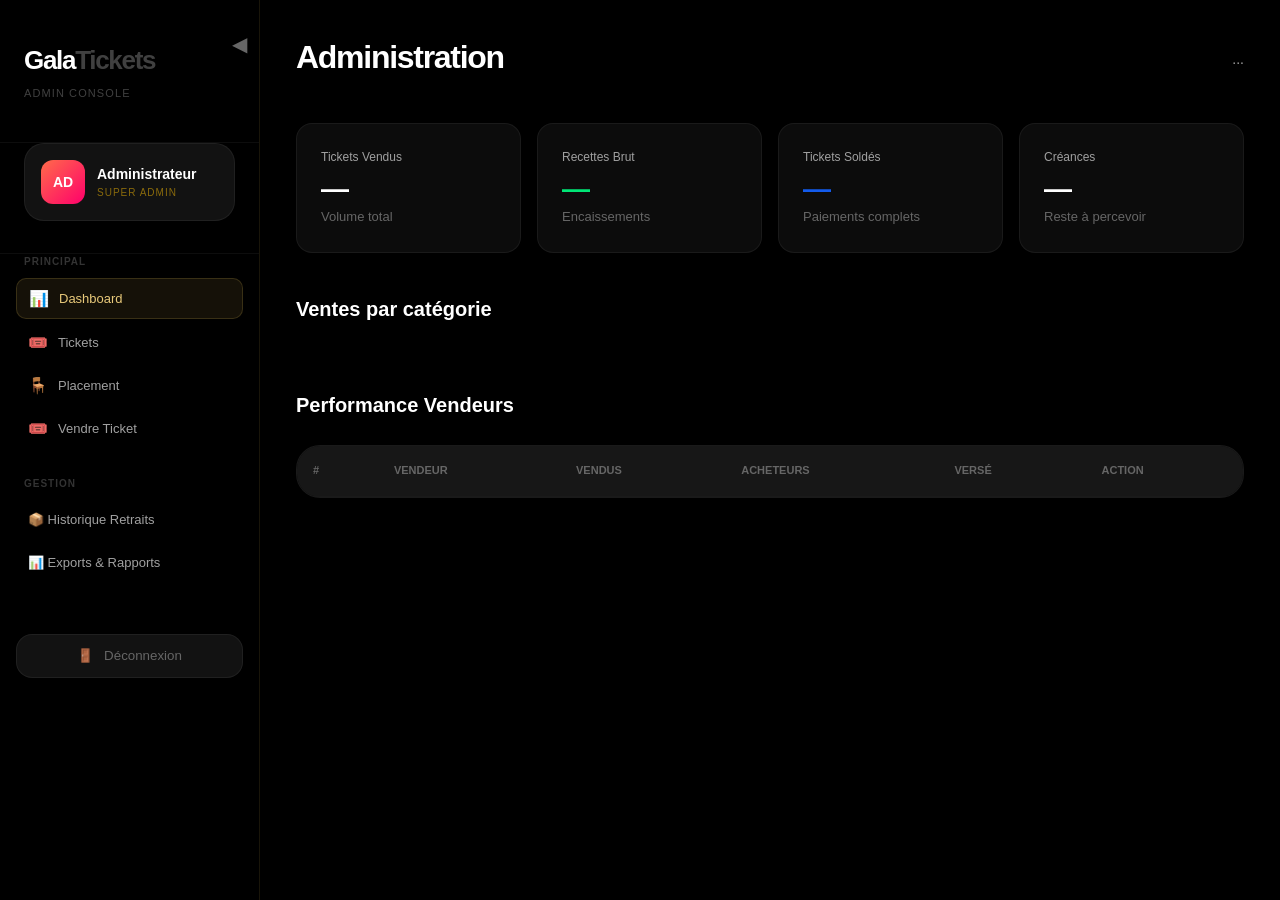
==== commit 9012dc2c: "fix: rls recursion 500, integrate selling form into admin, direction, and tresoriere consoles" ====
--- a/direction.html
+++ b/direction.html
@@ -104,6 +104,9 @@
       <button class="nav-item" onclick="showView('placement', this)" style="margin-bottom: 4px;">
         <span class="nav-icon">🪑</span> Placement
       </button>
+      <button class="nav-item" onclick="showView('nouveau', this)" style="margin-bottom: 4px;">
+        <span class="nav-icon">🎟️</span> Vendre Ticket
+      </button>
     </nav>
 
     <div
@@ -196,7 +199,85 @@
       </div>
     </div>
 
-    <!-- TICKETS -->
+    <!-- ── NOUVEAU TICKET (Intégré pour Direction) ── -->
+    <div class="view" id="view-nouveau">
+      <div class="page-header" style="margin-bottom: 40px;">
+        <h1 class="page-title">Vente de ticket</h1>
+        <p class="page-sub">Enregistrez un nouvel acheteur (Le Comité peut appliquer des réductions).</p>
+      </div>
+
+      <div class="form-card"
+        style="background: var(--bg-card); border: 1px solid var(--border-gray); border-radius: 24px; padding: 32px;">
+        <div class="form-grid" style="display: grid; grid-template-columns: 1fr 1fr; gap: 24px;">
+          <div class="field-group full" style="grid-column: span 2;">
+            <label class="field-label" style="display: block; font-size: 13px; color: var(--text-muted); margin-bottom: 8px;">Numéro Ticket (Optionnel pour Royal)</label>
+            <input class="field-input" id="nt-numero" placeholder="Ex: G-001, P-042..." style="width:100%; background:var(--bg-card-light); border:1px solid var(--border-gray); color:var(--accent-magenta); padding:12px; border-radius:12px; font-weight:800;">
+          </div>
+          <div class="field-group">
+            <label class="field-label" style="display: block; font-size: 13px; color: var(--text-muted); margin-bottom: 8px;">Prénom *</label>
+            <input class="field-input" id="nt-prenom" style="width:100%; background:var(--bg-card-light); border:1px solid var(--border-gray); color:white; padding:12px; border-radius:12px;">
+          </div>
+          <div class="field-group">
+            <label class="field-label" style="display: block; font-size: 13px; color: var(--text-muted); margin-bottom: 8px;">Nom *</label>
+            <input class="field-input" id="nt-nom" style="width:100%; background:var(--bg-card-light); border:1px solid var(--border-gray); color:white; padding:12px; border-radius:12px;">
+          </div>
+          <div class="field-group">
+            <label class="field-label" style="display: block; font-size: 13px; color: var(--text-muted); margin-bottom: 8px;">WhatsApp *</label>
+            <input class="field-input" id="nt-tel" placeholder="+229 01 XX XX XX" style="width:100%; background:var(--bg-card-light); border:1px solid var(--border-gray); color:white; padding:12px; border-radius:12px;">
+          </div>
+          <div class="field-group">
+            <label class="field-label" style="display: block; font-size: 13px; color: var(--text-muted); margin-bottom: 8px;">Filière</label>
+            <input class="field-input" id="nt-filiere" style="width:100%; background:var(--bg-card-light); border:1px solid var(--border-gray); color:white; padding:12px; border-radius:12px;">
+          </div>
+          <div class="field-group">
+            <label class="field-label" style="display: block; font-size: 13px; color: var(--text-muted); margin-bottom: 8px;">Public *</label>
+            <select class="field-select" id="nt-public" onchange="updateTypes()" style="width:100%; background:var(--bg-card-light); border:1px solid var(--border-gray); color:white; padding:12px; border-radius:12px;">
+              <option value="">-- Choisir --</option>
+              <option value="etudiant">Interne (Étudiants/Staff)</option>
+              <option value="administration">Administration / Invités</option>
+              <option value="externe">Externe</option>
+            </select>
+          </div>
+          <div class="field-group">
+            <label class="field-label" style="display: block; font-size: 13px; color: var(--text-muted); margin-bottom: 8px;">Type *</label>
+            <select class="field-select" id="nt-type" onchange="updatePrix()" style="width:100%; background:var(--bg-card-light); border:1px solid var(--border-gray); color:white; padding:12px; border-radius:12px;">
+              <option value="">-- Choisir --</option>
+            </select>
+          </div>
+          
+          <div class="field-group">
+            <label class="field-label" style="display: block; font-size: 13px; color: var(--accent-amber); margin-bottom: 8px;">Réduction (CFA)</label>
+            <input class="field-input" id="nt-reduction" type="number" placeholder="0" oninput="updatePrixFinal()" style="width:100%; background:var(--bg-card-light); border:1px solid var(--border-gray); color:white; padding:12px; border-radius:12px;">
+          </div>
+          <div class="field-group">
+            <label class="field-label" style="display: block; font-size: 13px; color: var(--accent-amber); margin-bottom: 8px;">Source Réduc.</label>
+            <select class="field-select" id="nt-source-reduc" style="width:100%; background:var(--bg-card-light); border:1px solid var(--border-gray); color:white; padding:12px; border-radius:12px;">
+              <option value="">-- Aucune --</option>
+              <option value="bde">Organisation BDE</option>
+              <option value="administration">Administration</option>
+            </select>
+          </div>
+
+          <div class="field-group" style="padding-top: 10px;">
+            <label class="field-label" style="display: block; font-size: 13px; color: var(--text-muted); margin-bottom: 8px;">Prix Final</label>
+            <div id="nt-prix" style="font-size: 20px; font-weight: 800; color: var(--accent-blue);">0 F CFA</div>
+          </div>
+          <div class="field-group" style="padding-top: 10px;">
+            <label class="field-label" style="display: block; font-size: 13px; color: var(--text-muted); margin-bottom: 8px;">Versé (Acompte) *</label>
+            <input class="field-input" id="nt-verse" type="number" placeholder="0" oninput="updateReste()" style="width:100%; background:var(--bg-card-light); border:1px solid var(--border-gray); color:white; padding:12px; border-radius:12px;">
+          </div>
+          
+          <div class="field-group full" style="grid-column: span 2; background: rgba(255,255,255,0.03); padding: 20px; border-radius: 16px;">
+            <label class="field-label" style="display: block; font-size: 13px; color: var(--text-muted); margin-bottom: 8px;">Reste à payer</label>
+            <div id="nt-reste" style="font-size: 28px; font-weight: 900; color: var(--accent-amber);">0 F CFA</div>
+          </div>
+        </div>
+        <div style="margin-top: 32px; display: flex; gap: 16px;">
+          <button class="btn" onclick="enregistrerTicketAdmin()" style="flex: 1; background: var(--gold); color: black; font-weight: 800; padding: 14px; border-radius: 12px; border: none; cursor: pointer;">🎟️ Confirmer la vente</button>
+          <button class="btn" id="btn-reset-vente" style="background: var(--bg-card-light); border: 1px solid var(--border-gray); color: var(--text-muted); padding: 14px; border-radius: 12px; cursor: pointer;">Réinitialiser</button>
+        </div>
+      </div>
+    </div>
     <div class="view" id="view-tickets">
       <div class="page-header" style="margin-bottom: 32px;">
         <h1 class="page-title">Tous les tickets</h1>
@@ -979,9 +1060,100 @@
     // UI Proxy for legacy support or console use
     window.showToast = (m, t) => UI.notify(m, t === 'error' ? 'error' : 'success');
     window.exportPlacementExcel = exportPlacementExcel;
-    window.exportPlacementPDF = exportPlacementPDF;
-    window.exportBilanExcel = exportBilanExcel;
-    window.exportBilanPDF = exportBilanPDF;
+    // ── LOGIQUE DE VENTE (Intégré pour Direction) ──
+    const PRIX = {
+      etudiant: { gold_int: 10000, plat_int: 12000, diam_int: 15000 },
+      administration: { royal: 25000 },
+      externe: { gold_ext: 15000, diam_ext: 20000 }
+    };
+    const TICKETS_CONFIG = {
+      etudiant: [ { v: 'gold_int', l: 'Gold Int. (10k)' }, { v: 'plat_int', l: 'Plat. Int. (12k)' }, { v: 'diam_int', l: 'Diam. Int. (15k)' } ],
+      administration: [ { v: 'royal', l: 'Royal (25k)' } ],
+      externe: [ { v: 'gold_ext', l: 'Gold Ext. (15k)' }, { v: 'diam_ext', l: 'Diam. Ext. (20k)' } ]
+    };
+
+    window.updateTypes = function() {
+      const pub = document.getElementById('nt-public').value;
+      const sel = document.getElementById('nt-type');
+      sel.innerHTML = '<option value="">-- Choisir --</option>';
+      if (pub && TICKETS_CONFIG[pub]) {
+        TICKETS_CONFIG[pub].forEach(t => { sel.innerHTML += `<option value="${t.v}">${t.l}</option>`; });
+      }
+      window.updatePrixFinal();
+    };
+
+    window.updatePrixFinal = function() {
+      const pub = document.getElementById('nt-public').value;
+      const type = document.getElementById('nt-type').value;
+      const reduc = parseInt(document.getElementById('nt-reduction').value) || 0;
+      let final = 0;
+      if (pub && type && PRIX[pub]) final = Math.max(0, PRIX[pub][type] - reduc);
+      document.getElementById('nt-prix').textContent = final > 0 ? fmtMoney(final) : '— F CFA';
+      window.updateReste();
+    };
+    window.updatePrix = window.updatePrixFinal;
+
+    window.updateReste = function() {
+      const pub = document.getElementById('nt-public').value;
+      const type = document.getElementById('nt-type').value;
+      const verse = parseInt(document.getElementById('nt-verse').value) || 0;
+      const reduc = parseInt(document.getElementById('nt-reduction').value) || 0;
+      if (pub && type && PRIX[pub]) {
+        const prix_final = Math.max(0, PRIX[pub][type] - reduc);
+        const reste = Math.max(0, prix_final - verse);
+        document.getElementById('nt-reste').textContent = fmtMoney(reste);
+      } else {
+        document.getElementById('nt-reste').textContent = '— F CFA';
+      }
+    };
+
+    async function enregistrerTicketAdmin() {
+      const numero = document.getElementById('nt-numero').value.trim();
+      const prenom = document.getElementById('nt-prenom').value.trim();
+      const nom = document.getElementById('nt-nom').value.trim();
+      const tel = document.getElementById('nt-tel').value.trim();
+      const filiere = document.getElementById('nt-filiere').value.trim();
+      const pub = document.getElementById('nt-public').value;
+      const type = document.getElementById('nt-type').value;
+      const verse = parseInt(document.getElementById('nt-verse').value) || 0;
+      const reduc = parseInt(document.getElementById('nt-reduction').value) || 0;
+      const sourceReduc = document.getElementById('nt-source-reduc').value || null;
+
+      if (!prenom || !nom || !tel || !pub || !type) { showToast('⚠️ Champs obligatoires manquants.', 'error'); return; }
+      if (reduc > 0 && !sourceReduc) { showToast('⚠️ Source de réduction requise.', 'error'); return; }
+      if (type !== 'royal' && !numero) { showToast('⚠️ Numéro de ticket requis.', 'error'); return; }
+
+      try {
+        const distData = {
+           numero_ticket: numero || null, type_ticket: type, acheteur_nom: nom, acheteur_prenom: prenom,
+           acheteur_filiere: filiere, acheteur_whatsapp: tel, prix_unitaire: PRIX[pub][type], 
+           reduction: reduc, source_reduction: reduc > 0 ? sourceReduc : null, montant_paye: verse,
+           distribue_par: currentUser.uid
+        };
+        await API.distribuerTicket(distData);
+        showToast('✅ Ticket enregistré avec succès !', 'success');
+        resetFormVente();
+        await chargerTout();
+      } catch (e) {
+        showToast('❌ Erreur : ' + (e.message || "Erreur lors de l'enregistrement"), 'error');
+      }
+    }
+
+    function resetFormVente() {
+      ['nt-numero', 'nt-prenom', 'nt-nom', 'nt-tel', 'nt-filiere', 'nt-verse', 'nt-reduction'].forEach(id => {
+        const el = document.getElementById(id); if(el) el.value = '';
+      });
+      document.getElementById('nt-public').value = '';
+      document.getElementById('nt-source-reduc').value = '';
+      document.getElementById('nt-type').innerHTML = '<option value="">-- Choisir --</option>';
+      document.getElementById('nt-prix').textContent = '— F CFA';
+      document.getElementById('nt-reste').textContent = '— F CFA';
+    }
+
+    // Association event reset
+    document.getElementById('btn-reset-vente').onclick = resetFormVente;
+    window.enregistrerTicketAdmin = enregistrerTicketAdmin;
+    window.resetFormVente = resetFormVente;
     window.exportStatsExcel = exportStatsExcel;
     window.exportStatsPDF = exportStatsPDF;
     window.exportCompletExcel = exportCompletExcel;
